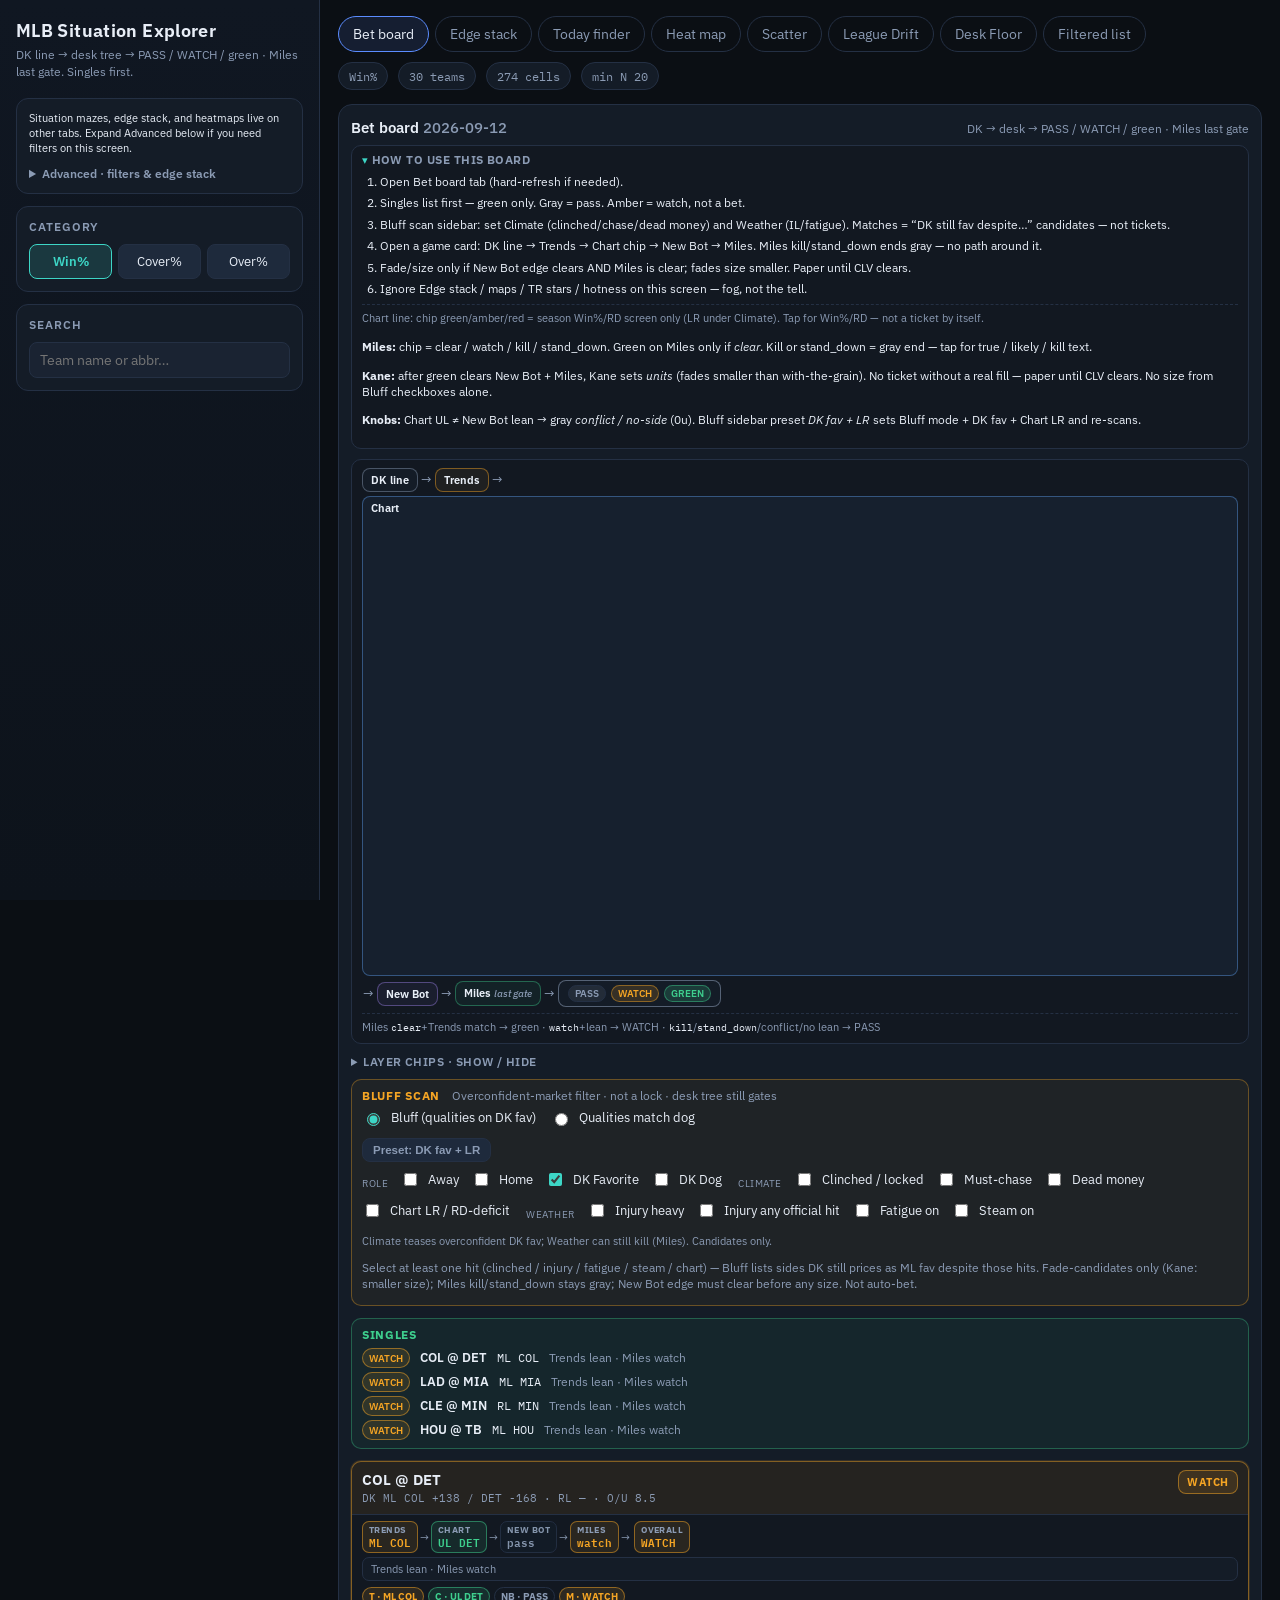
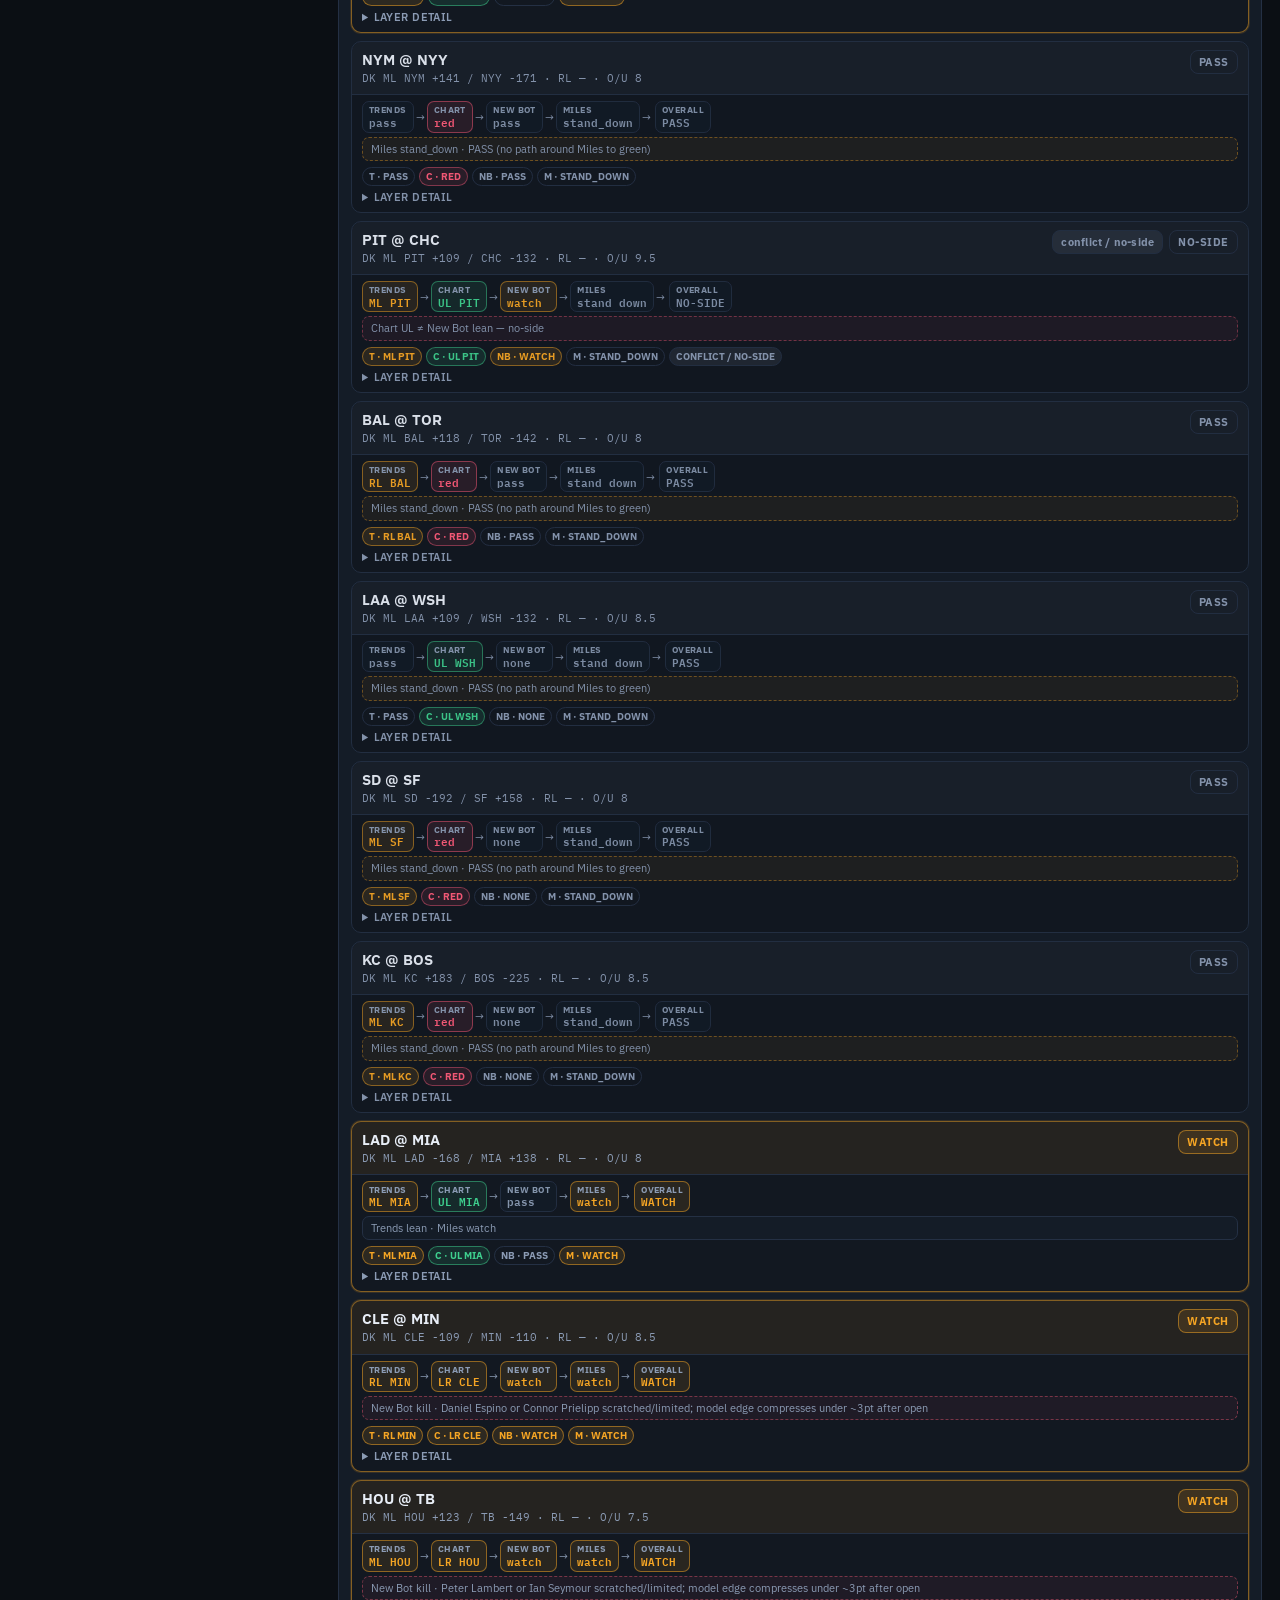
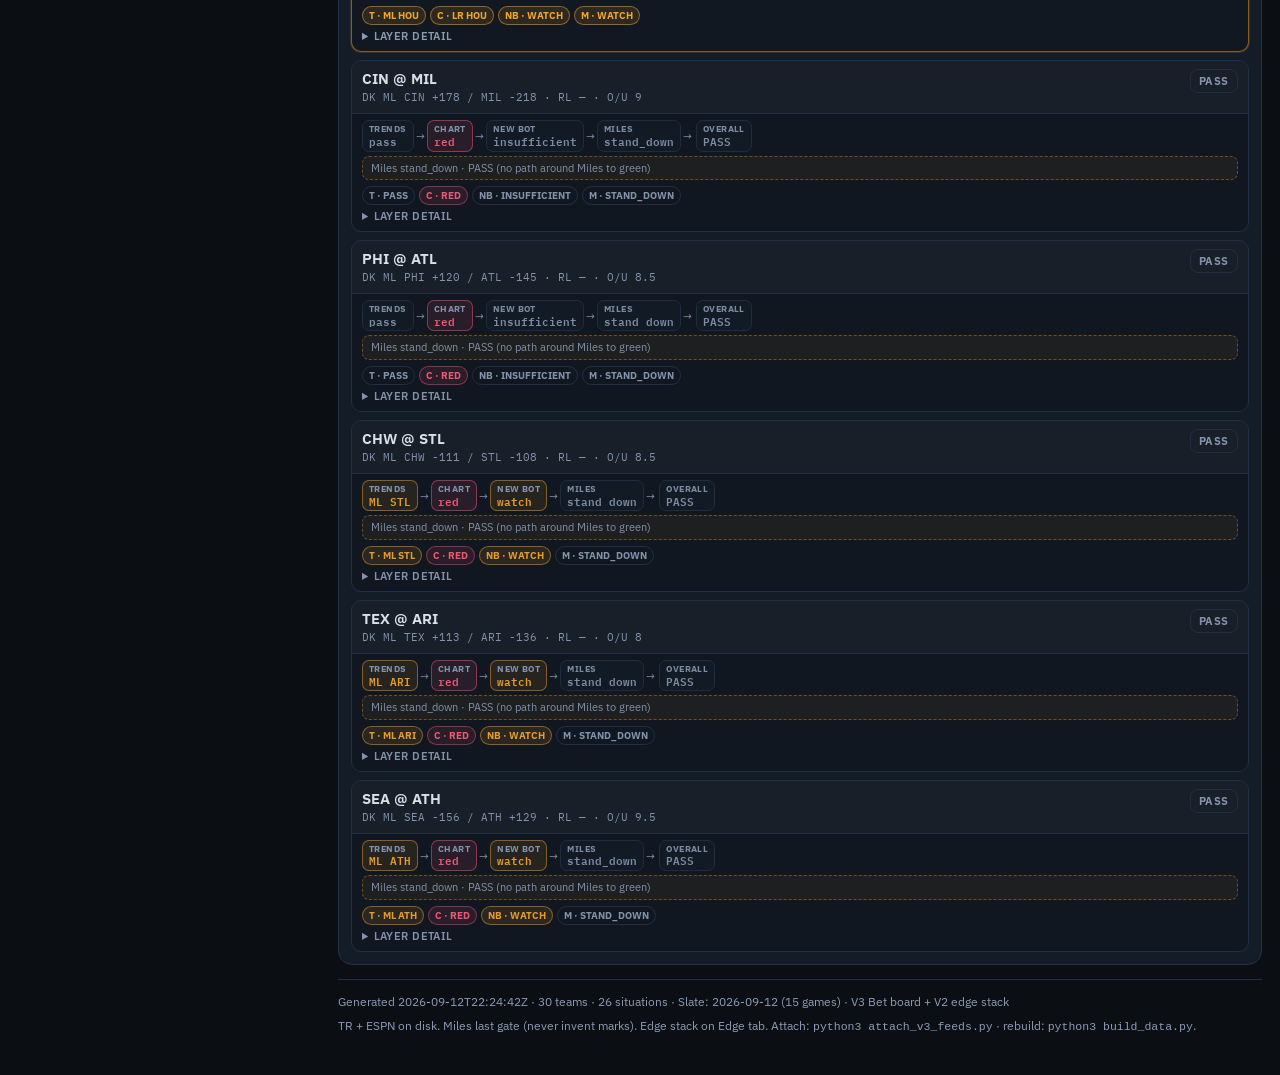
==== index.html @ 27286df2 "Add Desk Floor phase-1 wireframe tab (paper sports desk). Six stations (Nick/Myron/Matt/Miles/Kane/L" ====
<!DOCTYPE html>
<html lang="en">
<head>
  <meta charset="UTF-8" />
  <meta name="viewport" content="width=device-width, initial-scale=1" />
  <title>MLB TeamRankings Situation Explorer</title>
  <link rel="preconnect" href="https://fonts.googleapis.com" />
  <link rel="preconnect" href="https://fonts.gstatic.com" crossorigin />
  <link href="https://fonts.googleapis.com/css2?family=IBM+Plex+Mono:wght@400;500&family=IBM+Plex+Sans:wght@400;500;600;650&display=swap" rel="stylesheet" />
  <link rel="stylesheet" href="styles.css" />
  <script src="https://cdn.plot.ly/plotly-2.35.2.min.js"></script>
</head>
<body>
  <div class="app">
    <aside class="sidebar">
      <div class="brand">
        <h1>MLB Situation Explorer</h1>
        <div class="sub">DK line → desk tree → PASS / WATCH / green · Miles last gate. Singles first.</div>
      </div>
      <div class="bet-advanced-hint control-block" id="bet-advanced-hint" hidden>
        <div class="sub" style="margin:0;font-size:11px;line-height:1.4">Situation mazes, edge stack, and heatmaps live on other tabs. Expand Advanced below if you need filters on this screen.</div>
        <details class="advanced-filters" id="advanced-filters">
          <summary>Advanced · filters &amp; edge stack</summary>
          <p class="sub" style="margin:6px 0 0;font-size:11px;line-height:1.35">Opens situation filters + edge stack in the sidebar below. Bluff scan knobs stay on the Bet board (not behind this).</p>
        </details>
      </div>

      <div class="control-block">
        <h3>Category</h3>
        <div class="seg">
          <button type="button" data-cat="win" class="active">Win%</button>
          <button type="button" data-cat="ats">Cover%</button>
          <button type="button" data-cat="ou">Over%</button>
        </div>
      </div>

      <div class="control-block explorer-only">
        <h3>Situations</h3>
        <div class="preset-row">
          <button type="button" data-preset="all">All</button>
          <button type="button" data-preset="none">Clear all</button>
          <button type="button" data-preset="dogs">Dogs</button>
          <button type="button" data-preset="favs">Favs</button>
          <button type="button" data-preset="location">Location</button>
          <button type="button" data-preset="rest">Rest</button>
        </div>
        <div class="sit-list" id="sit-list"></div>
      </div>

      <div class="control-block explorer-only">
        <h3>Streak filters</h3>
        <div class="row">
          <label>Min W streak</label>
          <input type="range" id="min-w-streak" min="0" max="8" value="0" />
          <span class="val" id="min-w-val">any</span>
        </div>
        <div class="row">
          <label>Min L streak</label>
          <input type="range" id="min-l-streak" min="0" max="8" value="0" />
          <span class="val" id="min-l-val">any</span>
        </div>
        <label class="toggle"><input type="checkbox" id="include-w" checked /> Include winning-streak teams</label>
        <label class="toggle"><input type="checkbox" id="include-l" checked /> Include losing-streak teams</label>
      </div>

      <div class="control-block explorer-only">
        <h3>Last 10</h3>
        <div class="preset-row">
          <button type="button" data-l10="any">Any</button>
          <button type="button" data-l10="hot">Hot (7+)</button>
          <button type="button" data-l10="even">Even (4–6)</button>
          <button type="button" data-l10="cold">Cold (≤3)</button>
        </div>
        <div class="row">
          <label>Min L10 wins</label>
          <input type="range" id="min-l10" min="0" max="10" value="0" />
          <span class="val" id="min-l10-val">any</span>
        </div>
        <div class="row">
          <label>Max L10 wins</label>
          <input type="range" id="max-l10" min="0" max="10" value="10" />
          <span class="val" id="max-l10-val">any</span>
        </div>
      </div>

      <div class="control-block explorer-only">
        <h3>Sample & threshold</h3>
        <div class="row">
          <label>Min N</label>
          <input type="range" id="min-n" min="0" max="80" value="20" />
          <span class="val" id="min-n-val">20</span>
        </div>
        <div class="row">
          <label>Min pct / edge</label>
          <input type="range" id="min-pct" min="-20" max="80" value="0" />
          <span class="val" id="min-pct-val">0</span>
        </div>
        <label class="toggle"><input type="checkbox" id="vs-baseline" /> Vs baseline (color/filter by edge)</label>
        <div class="row" style="margin-top:8px">
          <label>From</label>
          <select id="year-lo"></select>
        </div>
        <div class="row">
          <label>To</label>
          <select id="year-hi"></select>
        </div>
        <div class="preset-row" style="margin-top:6px">
          <button type="button" data-years="last5">Last 5</button>
          <button type="button" data-years="last10">Last 10</button>
          <button type="button" data-years="all">All</button>
        </div>
        <div class="sub" id="year-span" style="margin-top:6px;font-size:11px;color:var(--muted);line-height:1.35">
          Edge vs pooled TeamRankings rate in the years you pick.
        </div>
      </div>


      <div class="control-block explorer-only" id="edge-stack-controls">
        <h3>V2 Edge stack</h3>
        <label class="toggle"><input type="checkbox" id="edge-stack-on" checked /> Edge stack mode (score teams)</label>
        <div class="sub" style="margin-top:4px;font-size:11px;color:var(--muted);line-height:1.35">
          <code>edge_pp = Σ enabled layers</code> vs year-range baseline (center of mass). Market = Category WIN or ATS (O/U out of stack). L10 + streak stay filters only.
        </div>
        <div class="row" style="margin-top:8px">
          <label>Min edge_pp</label>
          <input type="range" id="min-edge" min="-20" max="20" value="-20" />
          <span class="val" id="min-edge-val">any</span>
        </div>
        <h3 style="margin-top:12px">Layers</h3>
        <label class="toggle"><input type="checkbox" id="layer-tr" checked /> TR situations (signed Δ, context-matched)</label>
        <label class="toggle"><input type="checkbox" id="layer-injury" checked /> Injury / suspension (− only)</label>
        <label class="toggle"><input type="checkbox" id="layer-late" checked /> Late-season master (Aug 15+)</label>
        <label class="toggle"><input type="checkbox" id="layer-fatigue" checked /> Fatigue (−)</label>
        <label class="toggle"><input type="checkbox" id="layer-steam" checked /> Interim Steam (+ RD/G&gt;0)</label>
        <div class="sub" style="margin-top:6px;font-size:11px;color:var(--muted);line-height:1.35">
          TR Δ = team% − baseline%; per-Δ clamp [−8,+8]; Σ TR clamp [−10,+10]; at most one role (specific&gt;dog/fav&gt;home/away), one after W/L, one rest, one div/league. After W/L, rest, division default OFF.
          Injury: SP IL/susp −4W/−2A; recent noted non-SP −1W/−0.5A; chronic badge only; cap −6W/−3A. No opponent +. Magnitudes not backtested.
          Late-season: clinched −1.5W; must_chase +1.5W/+0.5A; dead_money −1W (+1A if DK dog). “Incentive overlay, partly priced.”
          Fatigue: DH G2 OR asymmetric rest (0 vs opp ≥1d) OR TR rest_disadvantage (opp equal/adv) — DROP games≥6; not L10/streak. −1.5W/−1.0A.
          Steam: season RD/G&gt;0 snapshot +0.5; rolling RD deferred. If Steam ON, RD-surplus-dog filter is not a second +.
          <strong>News &amp; Coaching scored layers: PARKED</strong> (would invent).
        </div>
      </div>

      <div class="control-block explorer-only">
        <h3>Today’s slate</h3>
        <label class="toggle"><input type="checkbox" id="today-only" /> Only situations true for today’s games</label>
        <label class="toggle"><input type="checkbox" id="rd-surplus-dog" /> Home dog + RD/G&gt;0 (2026 snapshot)</label>
        <div class="sub" style="margin-top:6px;font-size:11px;color:var(--muted);line-height:1.35">
          Today-only: keep home/away/fav/dog/after W-L if that role is true on today’s DK board.
          Home dog + RD/G>0: today’s DK home underdog with season ESPN DIFF/(W+L) > 0. 2026 snapshot, look-ahead — a screen, not an out-of-sample edge.
        </div>
        <h3 style="margin-top:12px">Playoff race <span style="font-weight:500;color:var(--muted)">(look-ahead)</span></h3>
        <label class="toggle"><input type="checkbox" id="poff-clinched" /> Clinched / locked (POFF≥99%)</label>
        <label class="toggle"><input type="checkbox" id="poff-must-chase" /> Must-chase (POFF 5–40% or GB≤3)</label>
        <label class="toggle"><input type="checkbox" id="poff-dead-money" /> Dead money (POFF&lt;1% and GB≥15)</label>
        <div class="sub" style="margin-top:4px;font-size:11px;color:var(--muted);line-height:1.35">
          2026 ESPN snapshot / look-ahead — filters teams by current POFF/GB. No historical hit rate.
        </div>
        <h3 style="margin-top:12px">Injury <span style="font-weight:500;color:var(--muted)">(official, 40-man)</span></h3>
        <label class="toggle"><input type="checkbox" id="confirmed-il" /> Recent IL / SP on IL (official, 40-man)</label>
        <div class="sub" style="margin-top:4px;font-size:11px;color:var(--muted);line-height:1.35">
          Screen: 7-day “placed on … injured list” transaction for either club (dialed from locked 14d — Sep 3 slate was 9/9 at 14d), OR today’s probable SP on that club’s 40-man IL.
          Badge (non-screening): 40-man IL with notes. Chronic D60 after day 14 is badge-only. Universe: StatsAPI rosterType=40Man (D7/D10/D15/D60). Never day-to-day/questionable.
        </div>
        <h3 style="margin-top:12px">Weather <span style="font-weight:500;color:var(--muted)">(ESPN)</span></h3>
        <label class="toggle"><input type="checkbox" id="wx-indoor" /> Dome / indoor</label>
        <label class="toggle"><input type="checkbox" id="wx-hot" /> Hot outdoor (≥90°)</label>
        <label class="toggle"><input type="checkbox" id="wx-precip" /> Precip / storm risk</label>
        <div class="sub" style="margin-top:4px;font-size:11px;color:var(--muted);line-height:1.35">
          From ESPN scoreboard venue/weather when present. Null temp/condition left blank — not invented.
        </div>
        <h3 style="margin-top:12px">F5 proxy <span style="font-weight:500;color:var(--muted)">(not an edge)</span></h3>
        <label class="toggle"><input type="checkbox" id="starter-adj-gap" /> Starter-adj gap |Δ|≥2</label>
        <div class="sub" style="margin-top:4px;font-size:11px;color:var(--muted);line-height:1.35">
          ESPN predictor starterAdjustment gap — slate screen only, not a backtested F5 trend.
        </div>
      </div>

      <div class="control-block">
        <h3>Search</h3>
        <input type="search" id="search" placeholder="Team name or abbr…" />
      </div>
    </aside>

    <main class="main">
      <div class="topbar">
        <div class="tabs">
          <button type="button" data-tab="bet" class="active">Bet board</button>
          <button type="button" data-tab="edge">Edge stack</button>
          <button type="button" data-tab="today">Today finder</button>
          <button type="button" data-tab="heat">Heat map</button>
          <button type="button" data-tab="scatter">Scatter</button>
          <button type="button" data-tab="drift">League Drift</button>
          <button type="button" data-tab="floor">Desk Floor</button>
          <button type="button" data-tab="list">Filtered list</button>
        </div>
        <div class="stats-pill">
          <span id="stat-cat">Win%</span>
          <span id="stat-teams">— teams</span>
          <span id="stat-rows">— cells</span>
          <span id="stat-n">min N 20</span>
        </div>
      </div>

      <div class="detail-bar" id="detail-bar">
        <div id="detail-text"></div>
        <button type="button" id="unpin">Unpin</button>
      </div>

      <section class="panel view-panel hidden" data-view="heat">
        <div class="panel-title">
          <h2>Heat map</h2>
          <span class="hint">Rows = teams · columns = situations · click a row to pin</span>
        </div>
        <div id="heat-chart" class="chart"></div>
      </section>

      <section class="panel view-panel hidden" data-view="scatter">
        <div class="panel-title">
          <h2>Scatter</h2>
          <span class="hint">Point size ~ sample size · color by streak (win/cover mode) or DIFF</span>
        </div>
        <div class="scatter-controls">
          <div class="field">
            <span>Mode</span>
            <select id="scatter-mode">
              <option value="situations">Situation A vs B (same category)</option>
              <option value="win_cover">Win% vs Cover% (one situation)</option>
            </select>
          </div>
          <div id="scatter-xy-wrap" style="display:contents">
            <div class="field">
              <span>X situation</span>
              <select id="scatter-x"></select>
            </div>
            <div class="field">
              <span>Y situation</span>
              <select id="scatter-y"></select>
            </div>
          </div>
          <div class="field" id="scatter-sit-wrap" style="display:none">
            <span>Situation</span>
            <select id="scatter-sit"></select>
          </div>
        </div>
        <div id="scatter-chart" class="chart"></div>
      </section>


      <section class="panel view-panel hidden" data-view="drift">
        <div class="panel-title">
          <h2>League Drift</h2>
          <span class="hint">Climate view · living standings scrubber · not a Bet ticket</span>
        </div>
        <p class="sub" style="margin:0 0 10px;font-size:12px;color:var(--muted);line-height:1.4">
          League climate only — verified daily closes with Play trails + date range. Off the Bet ticket tree; Chart refreshes the feed later.
        </p>
        <iframe class="drift-frame" src="league_drift.html?v=espn-table-1" title="League Drift scrubber" loading="lazy"></iframe>
      </section>

      <section class="panel view-panel hidden" data-view="edge">
        <div class="panel-title">
          <h2>Edge board</h2>
          <span class="hint">Per-team edge_pp vs year-range baseline · chips = signed layer pp · priced layers tagged</span>
        </div>
        <div class="sub" id="edge-summary" style="margin:0 0 10px;font-size:12px;color:var(--muted);line-height:1.4"></div>
        <div id="edge-board"></div>
      </section>

      <section class="panel view-panel hidden" data-view="list">
        <div class="panel-title">
          <h2>Filtered list</h2>
          <span class="hint" id="list-count">0 rows</span>
        </div>
        <div class="sub" id="according-to" style="margin:0 0 10px;font-size:12px;color:var(--muted);line-height:1.4"></div>
        <div id="list-table"></div>
      </section>


      <section class="panel view-panel" data-view="bet">
        <div class="panel-title">
          <h2>Bet board <span id="bet-date" style="color:var(--muted);font-weight:500"></span></h2>
          <span class="hint">DK → desk → PASS / WATCH / green · Miles last gate</span>
        </div>
        <details class="bet-howto" id="bet-howto" open>
          <summary>How to use this board</summary>
          <ol class="bet-howto-list">
            <li>Open Bet board tab (hard-refresh if needed).</li>
            <li>Singles list first — green only. Gray = pass. Amber = watch, not a bet.</li>
            <li>Bluff scan sidebar: set Climate (clinched/chase/dead money) and Weather (IL/fatigue). Matches = “DK still fav despite…” candidates — not tickets.</li>
            <li>Open a game card: DK line → Trends → Chart chip → New Bot → Miles. Miles kill/stand_down ends gray — no path around it.</li>
            <li>Fade/size only if New Bot edge clears AND Miles is clear; fades size smaller. Paper until CLV clears.</li>
            <li>Ignore Edge stack / maps / TR stars / hotness on this screen — fog, not the tell.</li>
          </ol>
          <p class="bet-howto-chart">Chart line: chip green/amber/red = season Win%/RD screen only (LR under Climate). Tap for Win%/RD — not a ticket by itself.</p>
          <p class="bet-howto-miles"><strong>Miles:</strong> chip = clear / watch / kill / stand_down. Green on Miles only if <em>clear</em>. Kill or stand_down = gray end — tap for true / likely / kill text.</p>
          <p class="bet-howto-kane"><strong>Kane:</strong> after green clears New Bot + Miles, Kane sets <em>units</em> (fades smaller than with-the-grain). No ticket without a real fill — paper until CLV clears. No size from Bluff checkboxes alone.</p>
          <p class="bet-howto-knobs"><strong>Knobs:</strong> Chart UL ≠ New Bot lean → gray <em>conflict / no-side</em> (0u). Bluff sidebar preset <em>DK fav + LR</em> sets Bluff mode + DK fav + Chart LR and re-scans.</p>
        </details>
        <div class="bet-flow-legend compact" id="bet-flow-legend" aria-label="Decision tree legend">
          <div class="bet-flow-row">
            <div class="flow-node slate">DK line</div>
            <span class="flow-arrow" aria-hidden="true">→</span>
            <div class="flow-node trends">Trends</div>
            <span class="flow-arrow" aria-hidden="true">→</span>
            <div class="flow-node chart">Chart</div>
            <span class="flow-arrow" aria-hidden="true">→</span>
            <div class="flow-node newbot">New Bot</div>
            <span class="flow-arrow" aria-hidden="true">→</span>
            <div class="flow-node miles">Miles <em>last gate</em></div>
            <span class="flow-arrow" aria-hidden="true">→</span>
            <div class="flow-node compress"><span class="tint-swatch gray">PASS</span> <span class="tint-swatch amber">WATCH</span> <span class="tint-swatch green">GREEN</span></div>
          </div>
          <div class="bet-flow-kills compact-kills">
            Miles <code>clear</code>+Trends match → green · <code>watch</code>+lean → WATCH · <code>kill</code>/<code>stand_down</code>/conflict/no lean → PASS
          </div>
        </div>
        <details class="bet-layer-toggles-wrap" id="bet-layer-toggles-wrap">
          <summary>Layer chips · show / hide</summary>
          <div class="bet-layer-toggles" id="bet-layer-toggles">
            <label class="toggle"><input type="checkbox" id="bet-layer-trends" checked /> Trends</label>
            <label class="toggle"><input type="checkbox" id="bet-layer-chart" checked /> Chart</label>
            <label class="toggle"><input type="checkbox" id="bet-layer-newbot" checked /> New Bot</label>
            <label class="toggle"><input type="checkbox" id="bet-layer-miles" checked /> Miles</label>
          </div>
        </details>
        <aside class="bluff-scan" id="bluff-scan" aria-label="Bluff scan quality filter">
          <div class="bluff-scan-head">
            <h3>Bluff scan</h3>
            <span class="hint">Overconfident-market filter · not a lock · desk tree still gates</span>
          </div>
          <div class="bluff-mode-row" role="radiogroup" aria-label="Scan mode">
            <label class="toggle"><input type="radio" name="bluff-mode" id="bluff-mode-bluff" value="bluff" checked /> Bluff (qualities on DK fav)</label>
            <label class="toggle"><input type="radio" name="bluff-mode" id="bluff-mode-dog" value="dog" /> Qualities match dog</label>
          </div>
          <div class="bluff-presets">
            <button type="button" class="bluff-preset-btn" id="bluff-preset-dk-fav-lr">Preset: DK fav + LR</button>
          </div>
          <div class="bluff-filters" id="bluff-filters">
            <span class="bluff-group-label">Role</span>
            <label class="toggle"><input type="checkbox" id="bluff-away" /> Away</label>
            <label class="toggle"><input type="checkbox" id="bluff-home" /> Home</label>
            <label class="toggle"><input type="checkbox" id="bluff-dk-fav" checked /> DK Favorite</label>
            <label class="toggle"><input type="checkbox" id="bluff-dk-dog" /> DK Dog</label>
            <span class="bluff-group-label">Climate</span>
            <label class="toggle"><input type="checkbox" id="bluff-clinched" /> Clinched / locked</label>
            <label class="toggle"><input type="checkbox" id="bluff-must-chase" /> Must-chase</label>
            <label class="toggle"><input type="checkbox" id="bluff-dead-money" /> Dead money</label>
            <label class="toggle" id="bluff-chart-wrap"><input type="checkbox" id="bluff-chart-lr" /> Chart LR / RD-deficit</label>
            <span class="bluff-group-label">Weather</span>
            <label class="toggle"><input type="checkbox" id="bluff-inj-heavy" /> Injury heavy</label>
            <label class="toggle"><input type="checkbox" id="bluff-inj-any" /> Injury any official hit</label>
            <label class="toggle"><input type="checkbox" id="bluff-fatigue" /> Fatigue on</label>
            <label class="toggle"><input type="checkbox" id="bluff-steam" /> Steam on</label>
          </div>
          <p class="bluff-help" id="bluff-help">
            Climate teases overconfident DK fav; Weather can still kill (Miles). Candidates only.
          </p>
          <div class="bluff-results" id="bluff-results"></div>
        </aside>
        <div class="singles-strip" id="singles-strip"></div>
        <div class="bet-grid" id="bet-grid"></div>
      </section>

      <section class="panel explorer-today" id="today-panel">
        <div class="panel-title">
          <h2>Today’s slate <span id="today-date" style="color:var(--muted);font-weight:500"></span></h2>
          <span class="hint">DK dog / fav vs strong TR home-dog or away-dog · triples when ESPN also favors the dog</span>
        </div>
        <div class="slate-grid" id="today-grid"></div>
      </section>

      <!-- duplicate today as tab view -->
      <section class="panel view-panel hidden" data-view="today">
        <div class="panel-title">
          <h2>Today finder</h2>
          <span class="hint">DK dog vs strong TR home/away dog · triples when ESPN favors the dog</span>
        </div>
        <div class="slate-grid" id="today-tab-grid"></div>
      </section>


      <section class="panel view-panel hidden" data-view="floor" id="floor-panel">
        <div class="panel-title">
          <h2>Desk Floor</h2>
          <span class="hint">Paper OS · sports desks · wireframe</span>
        </div>
        <div class="floor-thesis" id="floor-thesis">
          <strong>Thesis</strong>
          <span>real DK prices · paper fills · screens ≠ tickets</span>
          <span class="floor-load" id="floor-load-status">feeds…</span>
        </div>
        <div class="floor-owner" id="floor-owner-summary" aria-live="polite"></div>
        <div class="floor-layout">
          <div class="floor-grid" id="floor-grid" role="list"></div>
          <aside class="floor-notes" id="floor-notes" aria-label="Station notes"></aside>
        </div>
        <div class="floor-log-wrap">
          <div class="floor-log-head">
            <h3>Event log</h3>
            <span class="hint">stamp → watch → clear → autopsy · seeded from feeds only</span>
          </div>
          <div class="floor-event-log" id="floor-event-log"></div>
        </div>
        <div class="floor-footer">PAPER OS · real DK · screens ≠ tickets · 0u until Miles clear</div>
      </section>

      <footer>
        <div id="meta-line"></div>
        <p style="margin:8px 0 0">
          TR + ESPN on disk. Miles last gate (never invent marks). Edge stack on Edge tab. Attach: <code>python3 attach_v3_feeds.py</code> · rebuild: <code>python3 build_data.py</code>.
        </p>
      </footer>
    </main>
  </div>
  <script src="desk_floor.js"></script>
  <script src="app.js"></script>
</body>
</html>
---- styles.css ----
:root {
  --bg: #0b0f14;
  --bg2: #121821;
  --bg3: #1a2332;
  --panel: #141c27;
  --border: #243044;
  --text: #e8eef7;
  --muted: #8b9bb4;
  --accent: #3dd6c6;
  --accent2: #5b8cff;
  --warn: #f5a524;
  --danger: #ff5c7a;
  --good: #3ecf8e;
  --chip: #1e2a3c;
  --font: "IBM Plex Sans", "Segoe UI", system-ui, sans-serif;
  --mono: "IBM Plex Mono", ui-monospace, Menlo, monospace;
}

* { box-sizing: border-box; }
html, body { margin: 0; padding: 0; background: var(--bg); color: var(--text); font-family: var(--font); }
body { min-height: 100vh; }

a { color: var(--accent); }

.app {
  display: grid;
  grid-template-columns: 320px 1fr;
  min-height: 100vh;
}

@media (max-width: 960px) {
  .app { grid-template-columns: 1fr; }
  .sidebar { border-right: none; border-bottom: 1px solid var(--border); max-height: none; }
}

.sidebar {
  background: linear-gradient(180deg, #101722 0%, #0d131b 100%);
  border-right: 1px solid var(--border);
  padding: 18px 16px 28px;
  overflow-y: auto;
  max-height: 100vh;
  position: sticky;
  top: 0;
}

.brand {
  display: flex;
  flex-direction: column;
  gap: 4px;
  margin-bottom: 18px;
}
.brand h1 {
  margin: 0;
  font-size: 1.15rem;
  letter-spacing: 0.02em;
  font-weight: 650;
}
.brand .sub {
  color: var(--muted);
  font-size: 0.78rem;
  line-height: 1.35;
}

.control-block {
  background: var(--panel);
  border: 1px solid var(--border);
  border-radius: 12px;
  padding: 12px;
  margin-bottom: 12px;
}
.control-block h3 {
  margin: 0 0 10px;
  font-size: 0.72rem;
  text-transform: uppercase;
  letter-spacing: 0.08em;
  color: var(--muted);
  font-weight: 600;
}

.seg {
  display: grid;
  grid-template-columns: repeat(3, 1fr);
  gap: 6px;
}
.seg button, .preset-row button, button.ghost {
  background: var(--chip);
  color: var(--text);
  border: 1px solid var(--border);
  border-radius: 8px;
  padding: 8px 10px;
  cursor: pointer;
  font: inherit;
  font-size: 0.82rem;
}
.seg button.active {
  background: rgba(61, 214, 198, 0.15);
  border-color: var(--accent);
  color: var(--accent);
  font-weight: 600;
}
.preset-row {
  display: flex;
  flex-wrap: wrap;
  gap: 6px;
  margin-bottom: 8px;
}
.preset-row button { padding: 5px 8px; font-size: 0.72rem; color: var(--muted); }
.preset-row button:hover { color: var(--text); border-color: var(--accent2); }

.sit-list {
  max-height: 240px;
  overflow-y: auto;
  display: flex;
  flex-direction: column;
  gap: 3px;
  padding-right: 2px;
}
.sit-list label {
  display: flex;
  align-items: center;
  gap: 8px;
  font-size: 0.8rem;
  padding: 4px 6px;
  border-radius: 6px;
  cursor: pointer;
}
.sit-list label:hover { background: rgba(255,255,255,0.03); }
.sit-list input { accent-color: var(--accent); }

.row {
  display: flex;
  align-items: center;
  justify-content: space-between;
  gap: 8px;
  margin-bottom: 8px;
  font-size: 0.82rem;
}
.row:last-child { margin-bottom: 0; }
.row label { color: var(--muted); }
.row input[type="range"] { width: 120px; accent-color: var(--accent); }
.row .val { font-family: var(--mono); font-size: 0.78rem; min-width: 2.5rem; text-align: right; color: var(--accent); }
.toggle {
  display: flex;
  align-items: center;
  gap: 8px;
  font-size: 0.82rem;
  margin-bottom: 6px;
}
.toggle input { accent-color: var(--accent); }

input[type="search"], select {
  width: 100%;
  background: var(--bg3);
  border: 1px solid var(--border);
  color: var(--text);
  border-radius: 8px;
  padding: 8px 10px;
  font: inherit;
  font-size: 0.85rem;
}
select { cursor: pointer; }

.main {
  padding: 16px 18px 40px;
  min-width: 0;
}

.topbar {
  display: flex;
  flex-wrap: wrap;
  align-items: center;
  justify-content: space-between;
  gap: 10px;
  margin-bottom: 14px;
}
.tabs {
  display: flex;
  gap: 6px;
  flex-wrap: wrap;
}
.tabs button {
  background: transparent;
  border: 1px solid var(--border);
  color: var(--muted);
  border-radius: 999px;
  padding: 8px 14px;
  cursor: pointer;
  font: inherit;
  font-size: 0.85rem;
}
.tabs button.active {
  color: var(--text);
  border-color: var(--accent2);
  background: rgba(91, 140, 255, 0.12);
}
.stats-pill {
  display: flex;
  gap: 10px;
  flex-wrap: wrap;
  font-size: 0.78rem;
  color: var(--muted);
  font-family: var(--mono);
}
.stats-pill span { background: var(--panel); border: 1px solid var(--border); border-radius: 999px; padding: 5px 10px; }

.panel {
  background: var(--panel);
  border: 1px solid var(--border);
  border-radius: 14px;
  padding: 12px;
  margin-bottom: 14px;
  min-height: 120px;
}
.panel.hidden { display: none; }
.panel-title {
  display: flex;
  justify-content: space-between;
  align-items: baseline;
  gap: 10px;
  margin-bottom: 8px;
}
.panel-title h2 { margin: 0; font-size: 0.95rem; font-weight: 600; }
.panel-title .hint { color: var(--muted); font-size: 0.75rem; }

.scatter-controls {
  display: flex;
  flex-wrap: wrap;
  gap: 10px;
  margin-bottom: 8px;
  align-items: end;
}
.scatter-controls .field { display: flex; flex-direction: column; gap: 4px; min-width: 160px; flex: 1; }
.scatter-controls .field span { font-size: 0.72rem; color: var(--muted); text-transform: uppercase; letter-spacing: 0.06em; }

.chart { width: 100%; min-height: 480px; }

table {
  width: 100%;
  border-collapse: collapse;
  font-size: 0.8rem;
}
th, td {
  padding: 8px 10px;
  border-bottom: 1px solid var(--border);
  text-align: left;
  white-space: nowrap;
}
th {
  color: var(--muted);
  font-weight: 600;
  font-size: 0.72rem;
  text-transform: uppercase;
  letter-spacing: 0.05em;
  cursor: pointer;
  user-select: none;
  position: sticky;
  top: 0;
  background: var(--panel);
}
th:hover { color: var(--accent); }
td.num, th.num { text-align: right; font-family: var(--mono); }
tr:hover td { background: rgba(255,255,255,0.03); }
tr.pinned td { outline: 1px solid rgba(61,214,198,0.35); }
.edge-pos { color: var(--good); }
.edge-neg { color: var(--danger); }
.badge {
  display: inline-block;
  padding: 2px 7px;
  border-radius: 999px;
  font-size: 0.7rem;
  font-family: var(--mono);
  background: var(--chip);
  border: 1px solid var(--border);
}
.badge.w { color: var(--good); border-color: rgba(62,207,142,0.4); }
.badge.l { color: var(--danger); border-color: rgba(255,92,122,0.4); }
.badge.triple { color: var(--warn); border-color: rgba(245,165,36,0.5); background: rgba(245,165,36,0.12); }

.table-wrap { max-height: 560px; overflow: auto; border-radius: 8px; }

.empty {
  color: var(--muted);
  text-align: center;
  padding: 40px 16px;
  font-size: 0.9rem;
}

.slate-grid {
  display: grid;
  grid-template-columns: repeat(auto-fill, minmax(280px, 1fr));
  gap: 10px;
}
.game-card {
  background: var(--bg2);
  border: 1px solid var(--border);
  border-radius: 12px;
  padding: 12px;
}
.game-card.hit {
  border-color: rgba(245,165,36,0.55);
  box-shadow: 0 0 0 1px rgba(245,165,36,0.15);
}
.game-card .matchup {
  font-weight: 600;
  margin-bottom: 6px;
  display: flex;
  justify-content: space-between;
  gap: 8px;
}
.game-card .meta {
  color: var(--muted);
  font-size: 0.75rem;
  font-family: var(--mono);
  line-height: 1.5;
}
.game-card .tr-line {
  margin-top: 8px;
  font-size: 0.8rem;
  padding-top: 8px;
  border-top: 1px dashed var(--border);
}

.detail-bar {
  display: none;
  background: rgba(61,214,198,0.08);
  border: 1px solid rgba(61,214,198,0.35);
  border-radius: 10px;
  padding: 10px 12px;
  margin-bottom: 12px;
  font-size: 0.85rem;
}
.detail-bar.visible { display: flex; justify-content: space-between; gap: 12px; flex-wrap: wrap; align-items: center; }
.detail-bar button {
  background: transparent;
  border: 1px solid var(--border);
  color: var(--muted);
  border-radius: 6px;
  padding: 4px 8px;
  cursor: pointer;
}

footer {
  margin-top: 8px;
  color: var(--muted);
  font-size: 0.72rem;
  line-height: 1.45;
  border-top: 1px solid var(--border);
  padding-top: 14px;
}

.badge.il { color: #ff8fab; border-color: rgba(255,143,171,0.45); background: rgba(255,143,171,0.1); }
.badge.wx { color: #7ec8ff; border-color: rgba(126,200,255,0.45); background: rgba(126,200,255,0.1); }
.badge.sa { color: #c4b5fd; border-color: rgba(196,181,253,0.45); background: rgba(196,181,253,0.1); max-width: 100%; white-space: normal; text-align: left; }
.badge.poff { color: #f5a524; border-color: rgba(245,165,36,0.45); background: rgba(245,165,36,0.1); }
.badge-row { display: flex; flex-wrap: wrap; gap: 4px; margin: 6px 0 2px; }


/* V2 Edge stack */
.edge-board { display: flex; flex-direction: column; gap: 8px; }
.edge-row {
  background: var(--bg2);
  border: 1px solid var(--border);
  border-radius: 12px;
  padding: 10px 12px;
}
.edge-row-head {
  display: flex; flex-wrap: wrap; align-items: baseline; justify-content: space-between; gap: 8px;
}
.edge-row-head .team-line { font-weight: 600; }
.edge-pp {
  font-family: var(--mono); font-size: 1.05rem; font-weight: 600;
}
.edge-copy { color: var(--muted); font-size: 0.78rem; margin-top: 4px; line-height: 1.4; }
.edge-chips { display: flex; flex-wrap: wrap; gap: 5px; margin-top: 8px; }
.edge-chip {
  display: inline-flex; align-items: center; gap: 5px;
  padding: 3px 8px; border-radius: 999px;
  font-size: 0.72rem; font-family: var(--mono);
  background: var(--chip); border: 1px solid var(--border);
}
.edge-chip.pos { color: var(--good); border-color: rgba(62,207,142,0.4); }
.edge-chip.neg { color: var(--danger); border-color: rgba(255,92,122,0.4); }
.edge-chip.zero { color: var(--muted); }
.edge-chip .priced {
  font-size: 0.65rem; color: var(--muted); opacity: 0.85;
  border: 1px solid var(--border); border-radius: 4px; padding: 0 4px;
  text-transform: uppercase; letter-spacing: 0.04em;
}
.edge-chip .layer-name { color: var(--text); font-family: var(--font); font-size: 0.72rem; }
.sit-list label.mirror-off { opacity: 0.45; }
.sit-list label .priced-tag {
  margin-left: auto; font-size: 0.65rem; color: var(--muted);
  border: 1px solid var(--border); border-radius: 4px; padding: 0 4px;
}
.game-card .edge-mini { margin-top: 8px; padding-top: 8px; border-top: 1px dashed var(--border); font-size: 0.78rem; }
.badge.fatigue { color: #f0abfc; border-color: rgba(240,171,252,0.45); background: rgba(240,171,252,0.1); }
.badge.steam { color: #67e8f9; border-color: rgba(103,232,249,0.45); background: rgba(103,232,249,0.1); }
.badge.parked { color: var(--muted); opacity: 0.7; }

/* ===== V3 Bet board ===== */
/* Thin “Bloomberg for DK” default — desk tree + badge + kill line */


/* ----- How to use (pinned Bet board guide) ----- */
.bet-howto {
  margin: 0 0 10px;
  padding: 6px 10px 8px;
  border-radius: 10px;
  border: 1px solid var(--border);
  background: var(--bg2);
  font-size: 0.78rem;
  color: var(--text);
}
.bet-howto > summary {
  cursor: pointer;
  font-weight: 650;
  font-size: 0.72rem;
  text-transform: uppercase;
  letter-spacing: 0.04em;
  color: var(--muted);
  list-style: none;
}
.bet-howto > summary::-webkit-details-marker { display: none; }
.bet-howto > summary::before {
  content: "▸ ";
  color: var(--accent, var(--warn));
  font-size: 0.7rem;
}
.bet-howto[open] > summary::before { content: "▾ "; }
.bet-howto-list {
  margin: 6px 0 0;
  padding-left: 1.15rem;
  line-height: 1.4;
  color: var(--text);
}
.bet-howto-list li { margin: 0 0 4px; }
.bet-howto-chart {
  margin: 6px 0 0;
  padding-top: 6px;
  border-top: 1px dashed var(--border);
  font-size: 0.7rem;
  line-height: 1.35;
  color: var(--muted);
}

.bet-advanced-hint[hidden] { display: none !important; }
.bet-advanced-hint .advanced-filters {
  margin-top: 8px;
  font-size: 0.8rem;
}
.bet-advanced-hint summary {
  cursor: pointer;
  color: var(--muted);
  font-weight: 600;
  font-size: 0.78rem;
}

/* On Bet tab: hide situation mazes / edge stack unless Advanced open */
.app.bet-mode .explorer-only { display: none; }
.app.bet-mode.bet-advanced-open .explorer-only { display: block; }

.bet-flow-legend {
  margin: 0 0 10px;
  padding: 8px 10px;
  border-radius: 10px;
  border: 1px solid var(--border);
  background: var(--bg2);
}
.bet-flow-legend.compact .bet-flow-row {
  display: flex;
  flex-wrap: wrap;
  align-items: center;
  gap: 4px 2px;
  margin-bottom: 6px;
}
.flow-node {
  flex: 0 1 auto;
  min-width: 0;
  max-width: none;
  padding: 4px 8px;
  border-radius: 8px;
  border: 1px solid var(--border);
  background: var(--panel);
  font-size: 0.68rem;
  font-weight: 650;
  line-height: 1.3;
  color: var(--text);
  white-space: nowrap;
}
.flow-node .flow-sub { display: none; }
.flow-node.slate { border-color: rgba(139,155,180,0.45); }
.flow-node.trends { border-color: rgba(245,165,36,0.45); background: rgba(245,165,36,0.06); }
.flow-node.chart { border-color: rgba(96,165,250,0.4); background: rgba(96,165,250,0.06); }
.flow-node.newbot { border-color: rgba(167,139,250,0.4); background: rgba(167,139,250,0.06); }
.flow-node.miles { border-color: rgba(62,207,142,0.4); background: rgba(62,207,142,0.06); }
.flow-node.compress { border-color: rgba(139,155,180,0.55); }
.flow-node em { font-style: italic; font-weight: 500; color: var(--muted); font-size: 0.62rem; }
.flow-arrow {
  color: var(--muted);
  font-size: 0.8rem;
  padding: 0 1px;
  flex: 0 0 auto;
}
.bet-flow-kills.compact-kills {
  font-size: 0.68rem;
  color: var(--muted);
  line-height: 1.35;
  border-top: 1px dashed var(--border);
  padding-top: 6px;
}
.bet-flow-kills.compact-kills code {
  font-family: var(--mono);
  font-size: 0.64rem;
  color: var(--text);
}

.tint-swatch {
  display: inline-block;
  padding: 1px 6px;
  border-radius: 999px;
  font-size: 0.65rem;
  font-weight: 600;
  margin: 0 1px;
}
.tint-swatch.green { background: rgba(62,207,142,0.18); color: var(--good); border: 1px solid rgba(62,207,142,0.45); }
.tint-swatch.amber { background: rgba(245,165,36,0.15); color: var(--warn); border: 1px solid rgba(245,165,36,0.45); }
.tint-swatch.gray { background: rgba(139,155,180,0.12); color: var(--muted); border: 1px solid var(--border); }
.tint-swatch.red { background: rgba(255,92,122,0.12); color: var(--danger); border: 1px solid rgba(255,92,122,0.45); }

.bet-layer-toggles-wrap {
  margin: 0 0 10px;
  font-size: 0.78rem;
  color: var(--muted);
}
.bet-layer-toggles-wrap > summary {
  cursor: pointer;
  font-weight: 600;
  font-size: 0.72rem;
  text-transform: uppercase;
  letter-spacing: 0.04em;
}
.bet-layer-toggles {
  display: flex; flex-wrap: wrap; gap: 10px 16px;
  margin-top: 6px;
  font-size: 0.85rem;
}


/* ----- Bluff scan (Bet board quality filter) ----- */
.bluff-scan {
  margin: 0 0 12px;
  padding: 8px 10px 10px;
  border-radius: 10px;
  border: 1px solid rgba(245,165,36,0.35);
  background: rgba(245,165,36,0.05);
}
.bluff-scan-head {
  display: flex; flex-wrap: wrap; align-items: baseline; gap: 6px 12px;
  margin-bottom: 6px;
}
.bluff-scan-head h3 {
  margin: 0;
  font-size: 0.72rem;
  text-transform: uppercase;
  letter-spacing: 0.06em;
  color: var(--warn);
}
.bluff-scan-head .hint { font-size: 0.72rem; color: var(--muted); }
.bluff-mode-row {
  display: flex; flex-wrap: wrap; gap: 8px 14px;
  margin-bottom: 6px;
  font-size: 0.82rem;
}
.bluff-filters {
  display: flex; flex-wrap: wrap; gap: 6px 12px;
  align-items: center;
  font-size: 0.8rem;
}
.bluff-group-label {
  font-size: 0.65rem;
  text-transform: uppercase;
  letter-spacing: 0.05em;
  color: var(--muted);
  margin-left: 4px;
}
.bluff-group-label:first-child { margin-left: 0; }
.bluff-help {
  margin: 8px 0 6px;
  font-size: 0.7rem;
  line-height: 1.35;
  color: var(--muted);
}
.bluff-results { display: flex; flex-direction: column; gap: 6px; }
.bluff-results-empty {
  font-size: 0.78rem;
  color: var(--muted);
  padding: 4px 0;
}
.bluff-results-count {
  font-size: 0.68rem;
  text-transform: uppercase;
  letter-spacing: 0.05em;
  color: var(--warn);
  margin-bottom: 2px;
}
.bluff-row {
  display: flex; flex-direction: column; gap: 3px;
  padding: 6px 8px;
  border-radius: 8px;
  border: 1px solid var(--border);
  background: var(--bg2);
  font-size: 0.8rem;
}
.bluff-row.tint-green { border-color: rgba(62,207,142,0.45); }
.bluff-row.tint-amber { border-color: rgba(245,165,36,0.45); }
.bluff-row.tint-gray { border-color: var(--border); }
.bluff-row-top {
  display: flex; flex-wrap: wrap; align-items: baseline; gap: 6px 10px;
}
.bluff-row .match { font-weight: 650; }
.bluff-row .side-pill {
  font-size: 0.65rem; font-weight: 600; text-transform: uppercase;
  padding: 1px 6px; border-radius: 999px;
  border: 1px solid rgba(245,165,36,0.5);
  color: var(--warn); background: rgba(245,165,36,0.1);
}
.bluff-row .odds { font-family: var(--mono); font-size: 0.7rem; color: var(--muted); }
.bluff-row .desk-pill {
  font-size: 0.65rem; font-weight: 600; text-transform: uppercase;
  padding: 1px 6px; border-radius: 999px; border: 1px solid var(--border);
}
.bluff-row .desk-pill.green { color: var(--good); border-color: rgba(62,207,142,0.5); background: rgba(62,207,142,0.12); }
.bluff-row .desk-pill.amber { color: var(--warn); border-color: rgba(245,165,36,0.5); background: rgba(245,165,36,0.12); }
.bluff-row .desk-pill.gray { color: var(--muted); }
.bluff-quals {
  display: flex; flex-wrap: wrap; gap: 4px;
}
.bluff-quals .q {
  font-size: 0.65rem;
  padding: 1px 6px;
  border-radius: 999px;
  border: 1px solid var(--border);
  color: var(--text);
  background: rgba(139,155,180,0.08);
}
.bluff-quals .q.hit { border-color: rgba(255,92,122,0.4); color: var(--danger); background: rgba(255,92,122,0.08); }
.bluff-line {
  font-size: 0.72rem;
  color: var(--muted);
  line-height: 1.3;
}

.singles-strip {
  margin-bottom: 12px;
  padding: 8px 10px;
  border-radius: 10px;
  border: 1px solid rgba(62,207,142,0.35);
  background: rgba(62,207,142,0.06);
}
.singles-strip h3 {
  margin: 0 0 6px;
  font-size: 0.72rem;
  text-transform: uppercase;
  letter-spacing: 0.06em;
  color: var(--good);
}
.singles-strip.empty-singles {
  border-color: var(--border);
  background: var(--bg2);
}
.singles-strip.empty-singles h3 { color: var(--muted); }
.singles-list { display: flex; flex-direction: column; gap: 4px; }
.single-row {
  display: flex; flex-wrap: wrap; align-items: baseline; gap: 6px 10px;
  font-size: 0.82rem;
}
.single-row .match { font-weight: 600; }
.single-row .lean { font-family: var(--mono); font-size: 0.74rem; }
.single-row .why { color: var(--muted); font-size: 0.72rem; }
.single-pill {
  font-size: 0.65rem; font-weight: 600; text-transform: uppercase;
  padding: 2px 6px; border-radius: 999px; border: 1px solid var(--border);
}
.single-pill.green { color: var(--good); border-color: rgba(62,207,142,0.5); background: rgba(62,207,142,0.12); }
.single-pill.amber { color: var(--warn); border-color: rgba(245,165,36,0.5); background: rgba(245,165,36,0.12); }

.bet-grid {
  display: flex;
  flex-direction: column;
  gap: 8px;
}

.bet-card {
  background: var(--bg2);
  border: 1px solid var(--border);
  border-radius: 10px;
  padding: 0;
  overflow: hidden;
  display: flex;
  flex-direction: column;
}
.bet-card.overall-green {
  border-color: rgba(62,207,142,0.55);
  box-shadow: 0 0 0 1px rgba(62,207,142,0.18);
}
.bet-card.overall-amber {
  border-color: rgba(245,165,36,0.5);
  box-shadow: 0 0 0 1px rgba(245,165,36,0.14);
}
.bet-card.overall-gray {
  border-color: var(--border);
  opacity: 0.94;
}

.bet-card-head {
  padding: 8px 10px;
  display: flex; justify-content: space-between; gap: 8px; align-items: flex-start;
  border-bottom: 1px solid var(--border);
}
.bet-card.overall-green .bet-card-head { background: rgba(62,207,142,0.1); }
.bet-card.overall-amber .bet-card-head { background: rgba(245,165,36,0.08); }
.bet-card.overall-gray .bet-card-head { background: rgba(139,155,180,0.06); }

.bet-card-head .matchup { font-weight: 650; font-size: 0.92rem; }
.bet-card-head .odds {
  font-family: var(--mono); font-size: 0.7rem; color: var(--muted); margin-top: 2px; line-height: 1.35;
}
.bet-overall-badge {
  font-size: 0.66rem; font-weight: 700; text-transform: uppercase; letter-spacing: 0.05em;
  padding: 4px 8px; border-radius: 8px; white-space: nowrap;
  border: 1px solid var(--border); color: var(--muted);
}
.bet-overall-badge.green { color: var(--good); border-color: rgba(62,207,142,0.5); background: rgba(62,207,142,0.12); }
.bet-overall-badge.amber { color: var(--warn); border-color: rgba(245,165,36,0.5); background: rgba(245,165,36,0.12); }
.bet-overall-badge.gray { color: var(--muted); }

/* Mini desk tree */
.bet-decision-strip {
  display: flex;
  flex-wrap: wrap;
  align-items: center;
  gap: 3px 2px;
  padding: 6px 10px 0;
  font-size: 0.66rem;
}
.bet-step {
  display: inline-flex;
  flex-direction: column;
  gap: 0;
  padding: 3px 6px;
  border-radius: 7px;
  border: 1px solid var(--border);
  background: var(--panel);
  min-width: 0;
  max-width: 120px;
  line-height: 1.2;
}
.bet-step .step-k {
  font-size: 0.55rem;
  font-weight: 700;
  text-transform: uppercase;
  letter-spacing: 0.05em;
  color: var(--muted);
}
.bet-step .step-v {
  font-family: var(--mono);
  font-size: 0.66rem;
  font-weight: 600;
  color: var(--text);
  white-space: nowrap;
  overflow: hidden;
  text-overflow: ellipsis;
}
.bet-step.green { border-color: rgba(62,207,142,0.5); background: rgba(62,207,142,0.1); }
.bet-step.green .step-v { color: var(--good); }
.bet-step.amber { border-color: rgba(245,165,36,0.5); background: rgba(245,165,36,0.1); }
.bet-step.amber .step-v { color: var(--warn); }
.bet-step.gray { border-color: var(--border); opacity: 0.95; }
.bet-step.gray .step-v { color: var(--muted); }
.bet-step.red { border-color: rgba(255,92,122,0.5); background: rgba(255,92,122,0.1); }
.bet-step.red .step-v { color: var(--danger); }
.bet-step.overall { margin-left: 2px; font-weight: 700; }
.bet-step-arrow { color: var(--muted); font-size: 0.7rem; flex: 0 0 auto; }

/* ONE kill / caution / why line on face */
.bet-kill-note,
.bet-caution-note,
.bet-why-line {
  margin: 4px 10px 0;
  padding: 4px 8px;
  border-radius: 7px;
  font-size: 0.7rem;
  color: var(--muted);
  line-height: 1.3;
  white-space: nowrap;
  overflow: hidden;
  text-overflow: ellipsis;
}
.bet-kill-note.flat,
.bet-caution-note.flat,
.bet-why-line.flat { /* single line, no essay */ }
.bet-kill-note {
  border: 1px dashed rgba(255,92,122,0.4);
  background: rgba(255,92,122,0.06);
}
.bet-caution-note {
  border: 1px dashed rgba(245,165,36,0.4);
  background: rgba(245,165,36,0.06);
}
.bet-why-line {
  border: 1px solid var(--border);
  background: var(--panel);
}

/* Secondary layer chips (not a prose wall) */
.bet-chip-row {
  display: flex;
  flex-wrap: wrap;
  gap: 4px;
  padding: 6px 10px 0;
}
.bet-layer-chip {
  font-size: 0.62rem; font-weight: 700; text-transform: uppercase;
  padding: 2px 6px; border-radius: 999px; border: 1px solid var(--border); color: var(--muted);
}
.bet-layer-chip.green { color: var(--good); border-color: rgba(62,207,142,0.5); background: rgba(62,207,142,0.12); }
.bet-layer-chip.amber { color: var(--warn); border-color: rgba(245,165,36,0.5); background: rgba(245,165,36,0.12); }
.bet-layer-chip.gray { color: var(--muted); }
.bet-layer-chip.red { color: var(--danger); border-color: rgba(255,92,122,0.45); background: rgba(255,92,122,0.1); }

.bet-advanced-layers {
  margin: 4px 10px 8px;
  font-size: 0.72rem;
  color: var(--muted);
}
.bet-advanced-layers > summary {
  cursor: pointer;
  font-weight: 600;
  font-size: 0.68rem;
  text-transform: uppercase;
  letter-spacing: 0.04em;
}
.bet-layers { padding: 6px 0 0; display: flex; flex-direction: column; gap: 6px; }
.bet-layer {
  border: 1px solid var(--border);
  border-radius: 8px;
  padding: 7px 8px;
  background: var(--panel);
  font-size: 0.76rem;
  line-height: 1.35;
}
.bet-layer-head {
  display: flex; justify-content: space-between; align-items: center; gap: 8px;
  margin-bottom: 4px;
}
.bet-layer-name {
  font-size: 0.66rem; font-weight: 700; text-transform: uppercase; letter-spacing: 0.07em;
  color: var(--muted);
}
.bet-layer .body { color: var(--text); }
.bet-layer .muted { color: var(--muted); }
.bet-layer .mono { font-family: var(--mono); font-size: 0.72rem; }
.bet-layer .edge-chips { margin-top: 6px; }
.bet-kv { display: grid; grid-template-columns: auto 1fr; gap: 2px 10px; font-family: var(--mono); font-size: 0.7rem; }
.bet-kv span:first-child { color: var(--muted); }

/* Miles: face = status chip (in layer head) + kill line; true/likely behind tap */
.miles-kill-face {
  font-size: 0.72rem;
  color: var(--danger);
  font-family: var(--mono);
  margin-bottom: 4px;
  white-space: nowrap;
  overflow: hidden;
  text-overflow: ellipsis;
}
.miles-memo {
  margin-top: 2px;
  font-size: 0.7rem;
  color: var(--muted);
}
.miles-memo > summary {
  cursor: pointer;
  font-weight: 600;
  font-size: 0.66rem;
  text-transform: uppercase;
  letter-spacing: 0.04em;
}

/* Legacy help block unused on default (kept if reintroduced) */
.bet-help { display: none; }

/* Chart: face = green/amber/red chip only; Win%/RD/G/quadrant/note behind tap */
.chart-caution-face {
  font-size: 0.72rem;
  color: var(--danger);
  font-family: var(--mono);
  margin-bottom: 4px;
  white-space: nowrap;
  overflow: hidden;
  text-overflow: ellipsis;
}
.chart-memo {
  margin-top: 2px;
  font-size: 0.7rem;
  color: var(--muted);
}
.chart-memo > summary {
  cursor: pointer;
  font-weight: 600;
  font-size: 0.66rem;
  text-transform: uppercase;
  letter-spacing: 0.04em;
}

/* Bluff preset + Chart UL ≠ New Bot conflict face */
.bluff-presets {
  display: flex; flex-wrap: wrap; gap: 6px;
  margin: 0 0 8px;
}
.bluff-preset-btn {
  padding: 5px 10px;
  font-size: 0.72rem;
  font-weight: 600;
  color: var(--muted);
  background: var(--chip);
  border: 1px solid var(--border);
  border-radius: 8px;
  cursor: pointer;
}
.bluff-preset-btn:hover {
  color: var(--text);
  border-color: var(--accent2);
}
.bet-card-head-right {
  display: flex; flex-wrap: wrap; gap: 6px; align-items: center; justify-content: flex-end;
}
.bet-face-chip {
  font-size: 0.66rem; font-weight: 700; text-transform: lowercase; letter-spacing: 0.02em;
  padding: 4px 8px; border-radius: 8px; white-space: nowrap;
  border: 1px solid var(--border); color: var(--muted);
  background: var(--chip);
}
.bet-face-chip.gray,
.bet-layer-chip.bet-face-chip-conflict {
  color: var(--muted);
  border-color: var(--border);
  background: rgba(139,155,180,0.12);
}
.bet-card.bet-conflict-noside {
  border-color: var(--border);
  opacity: 0.94;
}


/* League Drift climate iframe */
.panel[data-view="drift"] {
  display: flex;
  flex-direction: column;
  min-height: 70vh;
}
.panel[data-view="drift"].hidden { display: none; }
.drift-frame {
  width: 100%;
  flex: 1 1 auto;
  min-height: 70vh;
  border: 1px solid var(--border);
  border-radius: 10px;
  background: #07090f;
}


/* —— Desk Floor (Paper OS sports desk wireframe) —— */
.floor-thesis {
  position: sticky;
  top: 0;
  z-index: 2;
  display: flex;
  flex-wrap: wrap;
  align-items: center;
  gap: 10px 16px;
  padding: 10px 12px;
  margin: 0 0 12px;
  background: linear-gradient(90deg, #121a24 0%, #0e1620 100%);
  border: 1px dashed var(--border);
  border-radius: 10px;
  font-size: 0.82rem;
  color: var(--muted);
}
.floor-thesis strong {
  color: var(--accent);
  text-transform: uppercase;
  letter-spacing: 0.08em;
  font-size: 0.68rem;
}
.floor-load {
  margin-left: auto;
  font-family: var(--mono);
  font-size: 0.7rem;
  color: var(--muted);
}

.floor-owner {
  background: var(--panel);
  border: 1px solid var(--border);
  border-radius: 12px;
  padding: 12px 14px;
  margin-bottom: 14px;
}
.floor-owner strong {
  display: block;
  font-size: 0.85rem;
  margin-bottom: 8px;
}
.floor-owner-stats {
  display: flex;
  flex-wrap: wrap;
  gap: 8px;
  margin-bottom: 8px;
}
.og-pill {
  font-family: var(--mono);
  font-size: 0.72rem;
  padding: 4px 8px;
  border-radius: 999px;
  background: var(--chip);
  border: 1px solid var(--border);
  color: var(--text);
}
.og-pill b { color: var(--text); }
.og-pill.clear { border-color: rgba(62, 207, 142, 0.45); color: var(--good); }
.og-pill.watch { border-color: rgba(245, 165, 36, 0.45); color: var(--warn); }
.og-pill.stand { border-color: rgba(139, 155, 180, 0.5); color: var(--muted); }
.og-pill.kill { border-color: rgba(255, 92, 122, 0.45); color: var(--danger); }
.og-pill.muted { color: var(--muted); }
.floor-owner-rules {
  font-size: 0.75rem;
  color: var(--muted);
  line-height: 1.4;
}

.floor-layout {
  display: grid;
  grid-template-columns: minmax(0, 1.6fr) minmax(220px, 0.9fr);
  gap: 14px;
  margin-bottom: 16px;
}
@media (max-width: 900px) {
  .floor-layout { grid-template-columns: 1fr; }
}

.floor-grid {
  display: grid;
  grid-template-columns: repeat(3, minmax(0, 1fr));
  gap: 10px;
  padding: 12px;
  background:
    radial-gradient(ellipse at 50% 45%, rgba(61, 214, 198, 0.05), transparent 55%),
    repeating-linear-gradient(0deg, transparent, transparent 11px, rgba(36, 48, 68, 0.35) 12px),
    repeating-linear-gradient(90deg, transparent, transparent 11px, rgba(36, 48, 68, 0.35) 12px),
    #0a1018;
  border: 1px solid var(--border);
  border-radius: 14px;
  min-height: 280px;
}
@media (max-width: 720px) {
  .floor-grid { grid-template-columns: repeat(2, minmax(0, 1fr)); }
}

.desk-station {
  text-align: left;
  cursor: pointer;
  background: linear-gradient(165deg, #172130 0%, #121a26 100%);
  border: 1px solid var(--border);
  border-radius: 12px;
  padding: 12px;
  color: var(--text);
  font: inherit;
  transition: border-color 0.15s, box-shadow 0.15s, transform 0.12s;
  min-height: 108px;
  display: flex;
  flex-direction: column;
  gap: 6px;
}
.desk-station:hover {
  border-color: rgba(91, 140, 255, 0.55);
  transform: translateY(-1px);
}
.desk-station.is-selected {
  border-color: var(--accent);
  box-shadow: 0 0 0 1px rgba(61, 214, 198, 0.25), 0 8px 24px rgba(0, 0, 0, 0.35);
}
.desk-station.owner-gate {
  border-color: rgba(245, 165, 36, 0.55);
  background: linear-gradient(165deg, #2a2214 0%, #1a1610 100%);
  box-shadow: inset 0 0 0 1px rgba(245, 165, 36, 0.12);
}
.desk-station.owner-gate.gate-locked {
  outline: 1px dashed rgba(245, 165, 36, 0.35);
}
.desk-station.lottery-bay {
  border-style: dashed;
  border-color: rgba(139, 155, 180, 0.55);
  background: linear-gradient(165deg, #141820 0%, #10141c 100%);
  opacity: 0.92;
}
.desk-station-top {
  display: flex;
  align-items: center;
  justify-content: space-between;
  gap: 8px;
}
.desk-name {
  font-weight: 650;
  font-size: 0.92rem;
  letter-spacing: 0.02em;
}
.desk-badge {
  font-size: 0.62rem;
  text-transform: uppercase;
  letter-spacing: 0.06em;
  padding: 2px 6px;
  border-radius: 999px;
  border: 1px solid var(--border);
  color: var(--muted);
}
.desk-badge.owner {
  color: var(--warn);
  border-color: rgba(245, 165, 36, 0.45);
}
.desk-badge.lotto {
  color: var(--muted);
}
.desk-role {
  font-size: 0.72rem;
  color: var(--muted);
  line-height: 1.35;
  flex: 1;
}
.desk-status {
  font-family: var(--mono);
  font-size: 0.68rem;
  color: var(--accent);
  border-top: 1px solid rgba(36, 48, 68, 0.9);
  padding-top: 6px;
}

.floor-notes {
  background: var(--panel);
  border: 1px solid var(--border);
  border-radius: 12px;
  padding: 12px 14px;
  font-size: 0.8rem;
  line-height: 1.45;
  color: var(--text);
  max-height: 420px;
  overflow: auto;
}
.floor-notes-head {
  display: flex;
  flex-direction: column;
  gap: 2px;
  margin-bottom: 8px;
}
.floor-notes-head span { color: var(--muted); font-size: 0.72rem; }
.floor-mark-list {
  margin: 6px 0 0;
  padding-left: 16px;
  font-size: 0.72rem;
  color: var(--muted);
}
.floor-mark-list code {
  font-family: var(--mono);
  color: var(--text);
}
.floor-mark-list .st-clear { color: var(--good); }
.floor-mark-list .st-watch { color: var(--warn); }
.floor-mark-list .st-stand_down,
.floor-mark-list .st-pass,
.floor-mark-list .st-insufficient { color: var(--muted); }
.floor-mark-list .st-kill,
.floor-mark-list .st-red { color: var(--danger); }
.floor-mark-list .st-green { color: var(--good); }
.floor-mark-list .st-amber { color: var(--warn); }

.floor-log-wrap {
  background: var(--panel);
  border: 1px solid var(--border);
  border-radius: 12px;
  padding: 12px;
  margin-bottom: 10px;
}
.floor-log-head {
  display: flex;
  align-items: baseline;
  justify-content: space-between;
  gap: 10px;
  margin-bottom: 10px;
}
.floor-log-head h3 {
  margin: 0;
  font-size: 0.72rem;
  text-transform: uppercase;
  letter-spacing: 0.08em;
  color: var(--muted);
  font-weight: 600;
}
.floor-event-log {
  display: flex;
  flex-direction: column;
  gap: 6px;
  max-height: 320px;
  overflow: auto;
}
.floor-event {
  display: grid;
  grid-template-columns: 72px 1fr auto;
  gap: 10px;
  align-items: start;
  padding: 8px 10px;
  border-radius: 8px;
  background: #0f1520;
  border: 1px solid rgba(36, 48, 68, 0.85);
  font-size: 0.75rem;
}
.fe-phase {
  font-family: var(--mono);
  font-size: 0.65rem;
  text-transform: uppercase;
  letter-spacing: 0.06em;
  padding-top: 2px;
  color: var(--muted);
}
.floor-event.phase-stamp .fe-phase { color: var(--accent2); }
.floor-event.phase-watch .fe-phase { color: var(--warn); }
.floor-event.phase-clear .fe-phase { color: var(--good); }
.floor-event.phase-autopsy .fe-phase { color: var(--danger); }
.fe-title { font-weight: 600; margin-bottom: 2px; }
.fe-text { color: var(--muted); line-height: 1.35; }
.fe-time {
  font-family: var(--mono);
  font-size: 0.62rem;
  color: var(--muted);
  white-space: nowrap;
}

.floor-footer {
  font-family: var(--mono);
  font-size: 0.68rem;
  letter-spacing: 0.04em;
  color: var(--muted);
  text-align: center;
  padding: 10px 8px 4px;
  border-top: 1px dashed var(--border);
}

.panel[data-view="floor"] {
  min-height: 70vh;
}
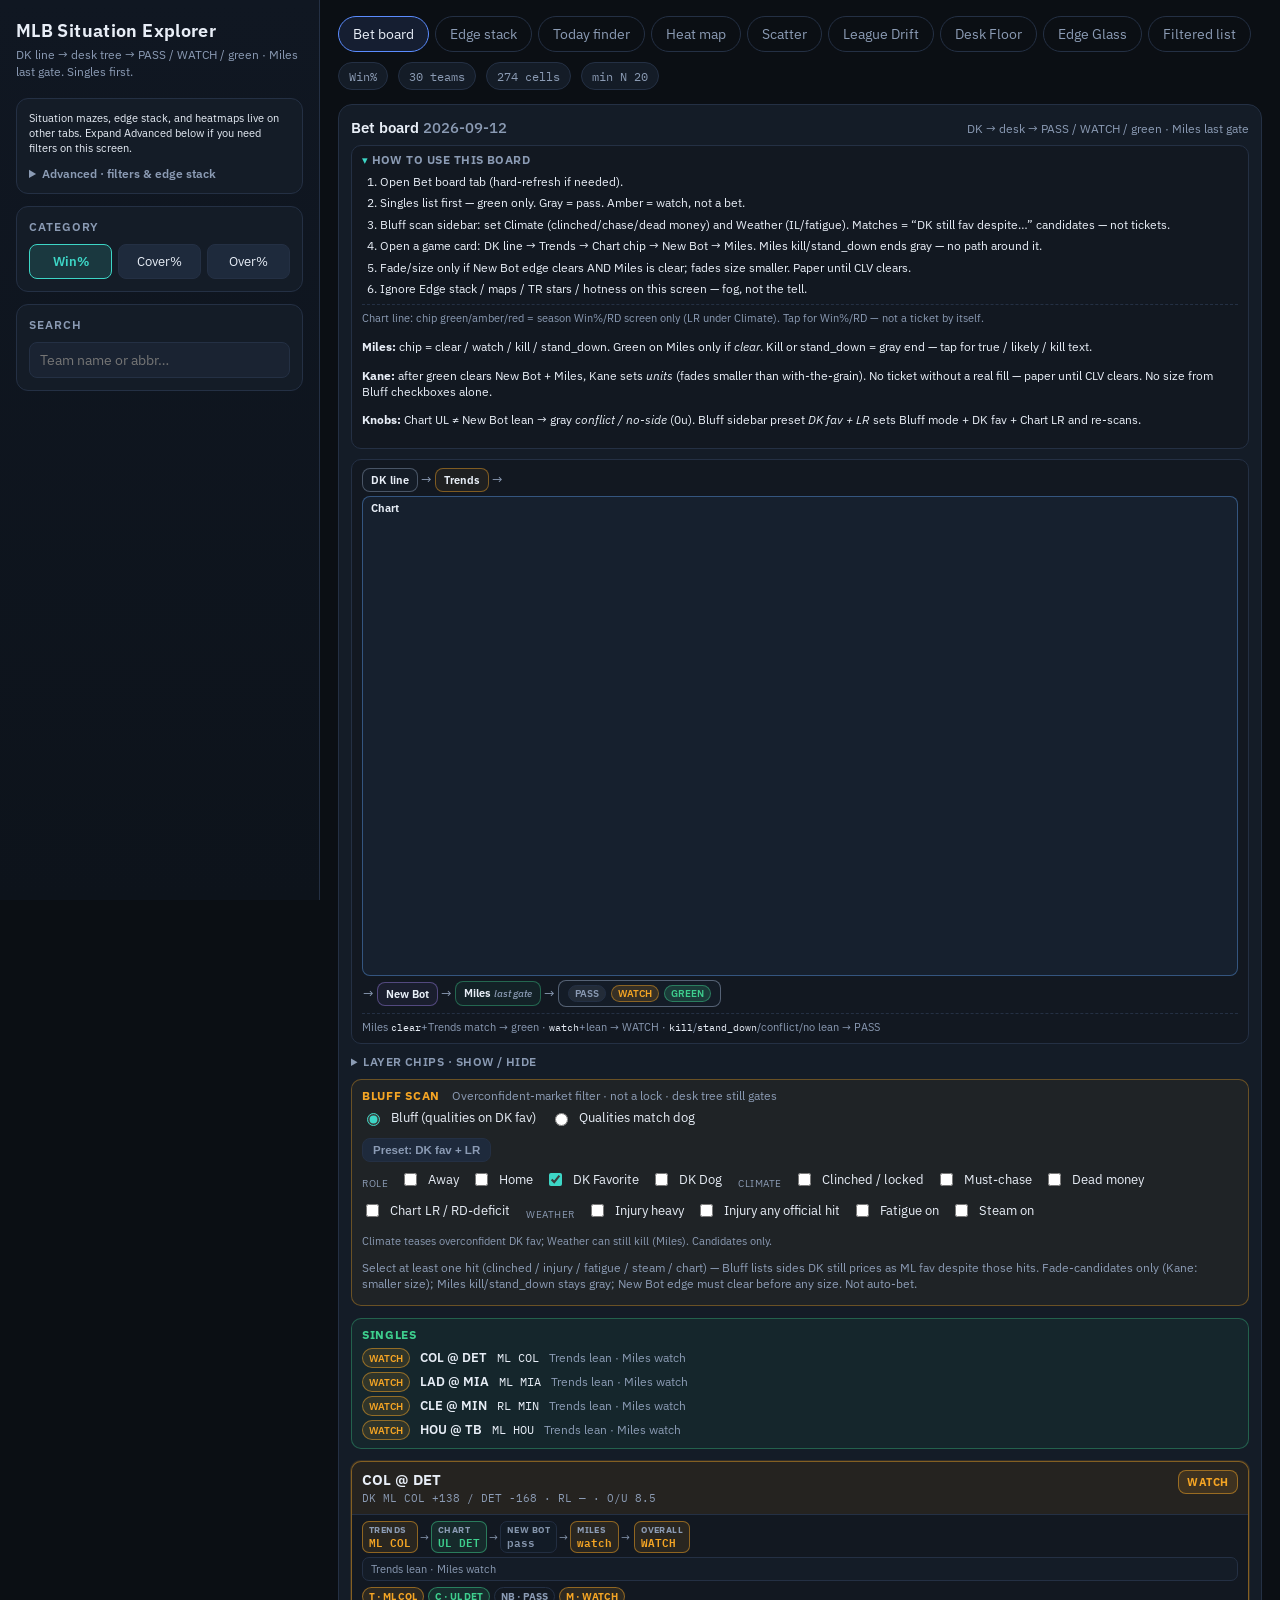
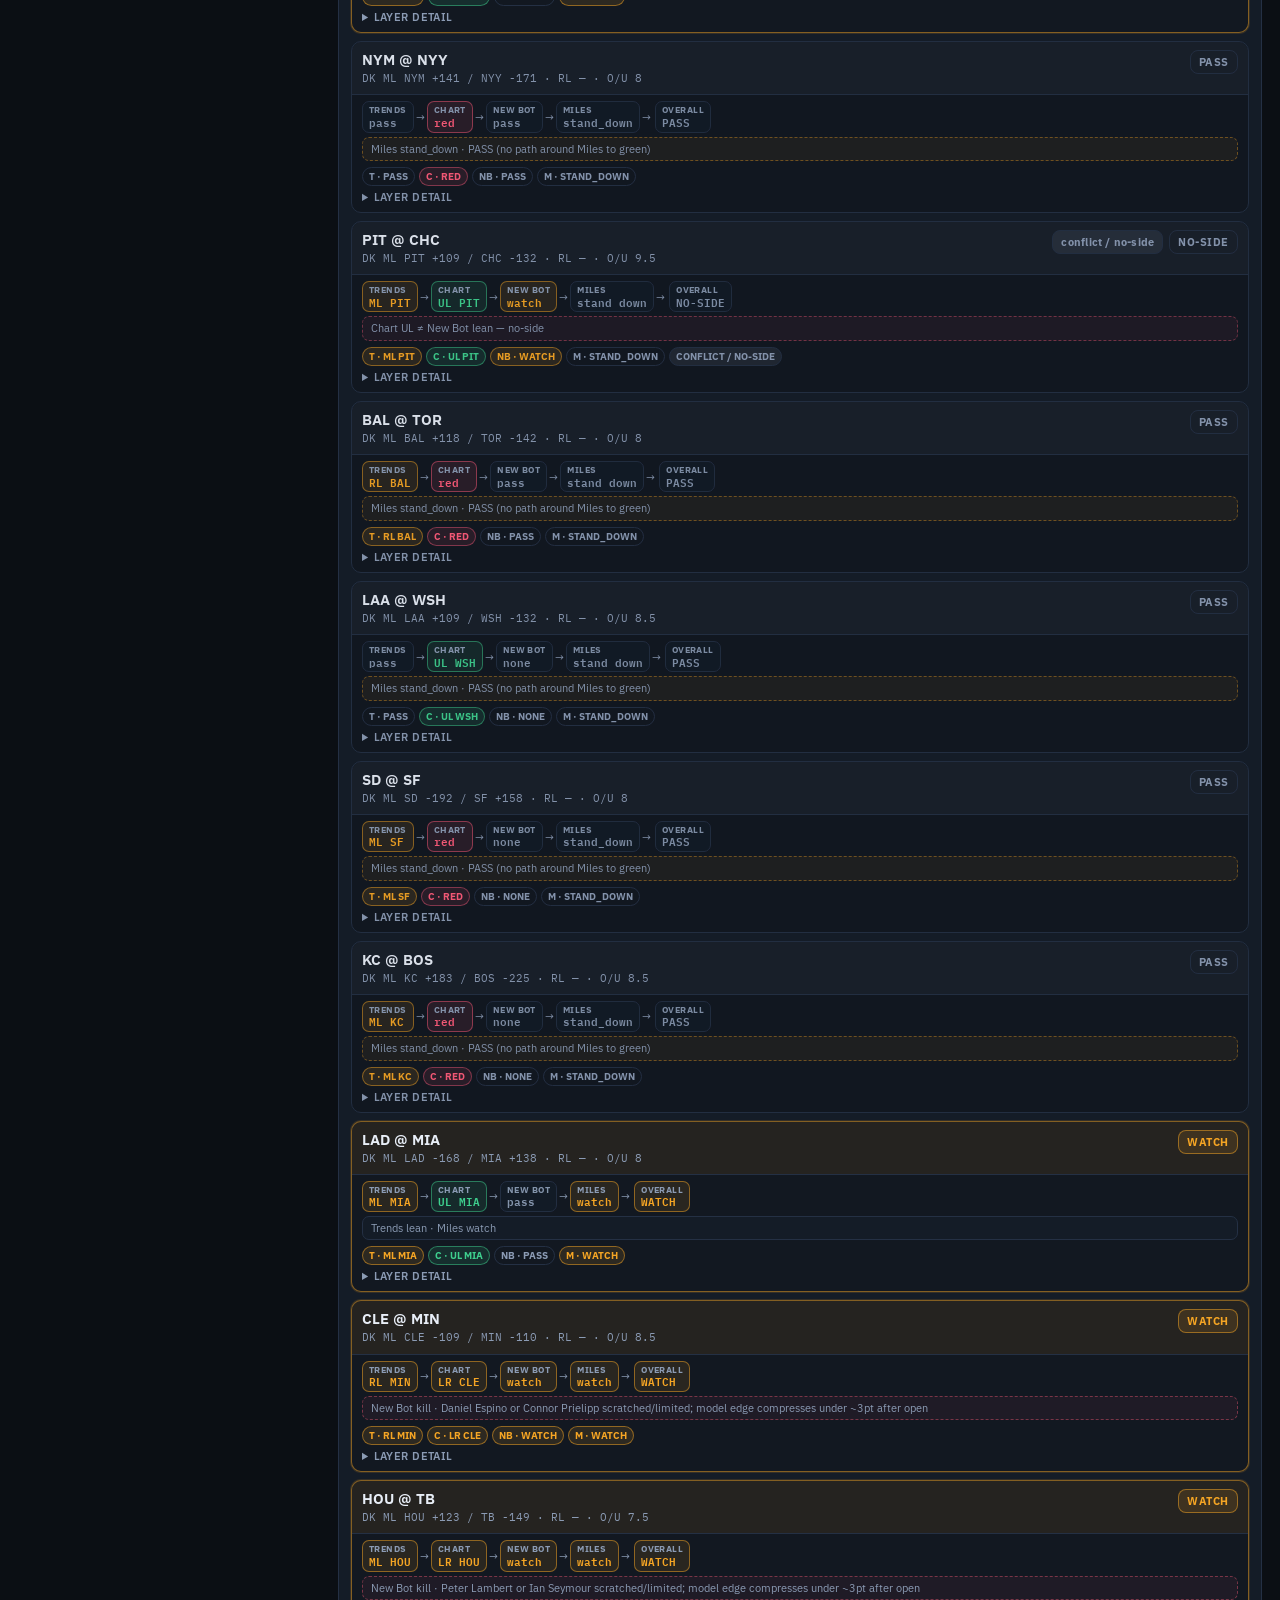
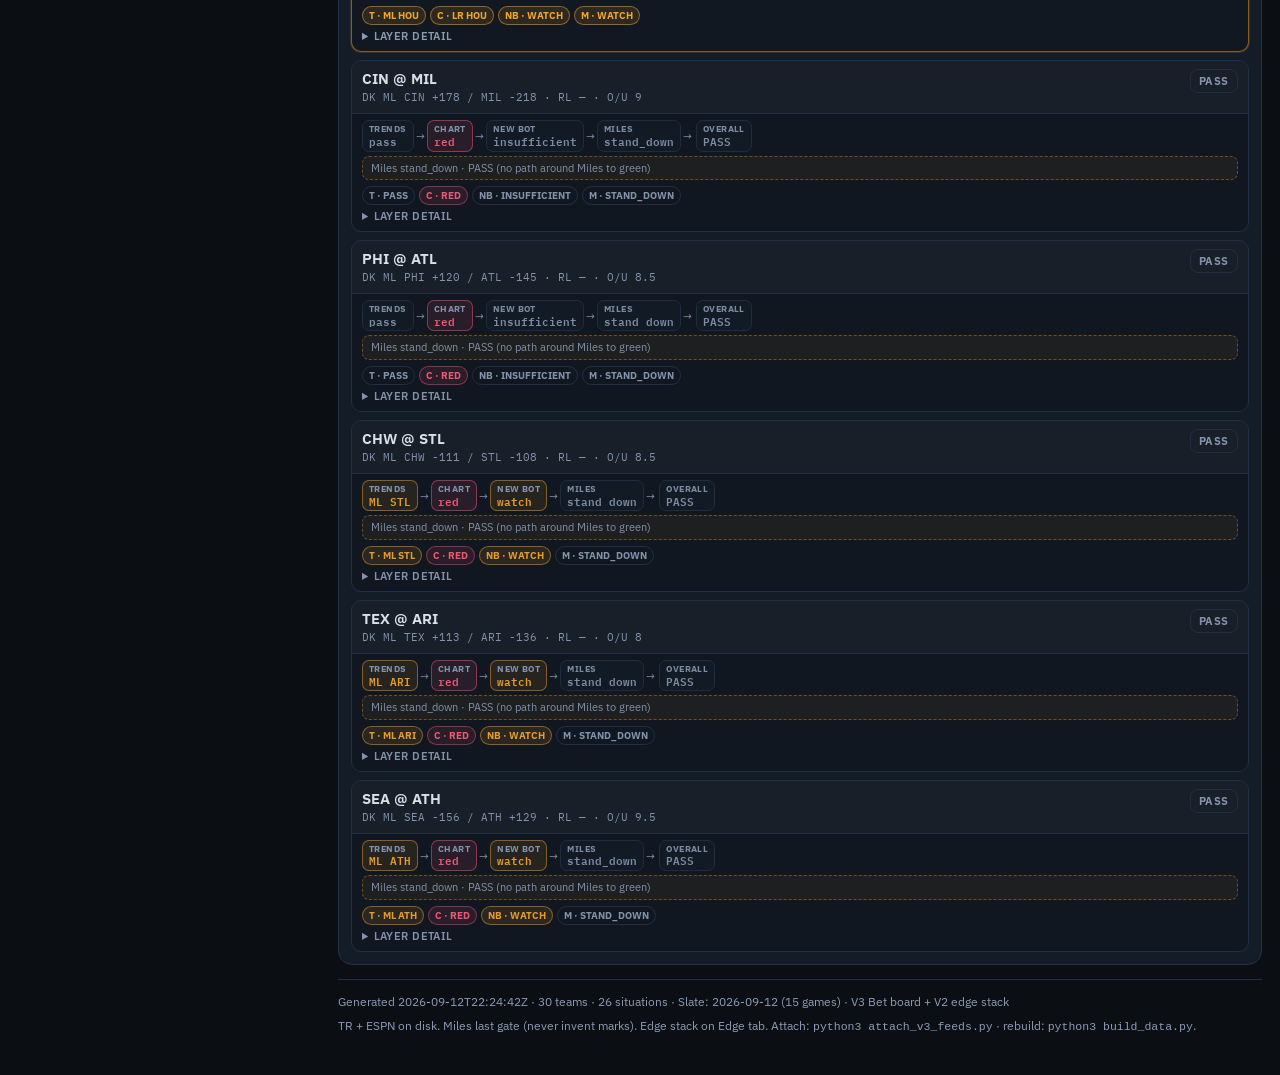
==== commit a0a8b044: "Publish Edge Glass sample tab (experimental PRICE DIAGNOSTICS) Sample-only Glass UI on Pages with ex" ====
--- a/index.html
+++ b/index.html
@@ -7,6 +7,7 @@
   <link rel="preconnect" href="https://fonts.googleapis.com" />
   <link rel="preconnect" href="https://fonts.gstatic.com" crossorigin />
   <link href="https://fonts.googleapis.com/css2?family=IBM+Plex+Mono:wght@400;500&family=IBM+Plex+Sans:wght@400;500;600;650&display=swap" rel="stylesheet" />
+  <link rel="stylesheet" href="edge_glass/edge_glass.css" />
   <link rel="stylesheet" href="styles.css" />
   <script src="https://cdn.plot.ly/plotly-2.35.2.min.js"></script>
 </head>
@@ -193,6 +194,7 @@
           <button type="button" data-tab="scatter">Scatter</button>
           <button type="button" data-tab="drift">League Drift</button>
           <button type="button" data-tab="floor">Desk Floor</button>
+          <button type="button" data-tab="edgeglass">Edge Glass</button>
           <button type="button" data-tab="list">Filtered list</button>
         </div>
         <div class="stats-pill">
@@ -406,6 +408,10 @@
         <div class="floor-footer">PAPER OS · real DK · screens ≠ tickets · 0u until Miles clear</div>
       </section>
 
+
+      <!-- Edge Glass host: markup + logic live under edge_glass/ (standalone: edge_glass.html) -->
+      <section class="panel view-panel hidden" data-view="edgeglass" id="edgeglass-panel"></section>
+
       <footer>
         <div id="meta-line"></div>
         <p style="margin:8px 0 0">
@@ -415,6 +421,7 @@
     </main>
   </div>
   <script src="desk_floor.js"></script>
+  <script src="edge_glass/edge_glass.js"></script>
   <script src="app.js"></script>
 </body>
 </html>
--- a/edge_glass/edge_glass.css
+++ b/edge_glass/edge_glass.css
@@ -0,0 +1,311 @@
+/* Edge Glass — self-contained Phase 1 styles (no Bet/Drift dependency) */
+:root {
+  --eg-bg: #0b0f14;
+  --eg-panel: #141c27;
+  --eg-border: #243044;
+  --eg-text: #e8eef7;
+  --eg-muted: #8b9bb4;
+  --eg-accent: #3dd6c6;
+  --eg-accent2: #5b8cff;
+  --eg-warn: #f5a524;
+  --eg-danger: #ff5c7a;
+  --eg-good: #3ecf8e;
+  --eg-chip: #1e2a3c;
+  --eg-mono: "IBM Plex Mono", ui-monospace, Menlo, monospace;
+  --eg-font: "IBM Plex Sans", "Segoe UI", system-ui, sans-serif;
+  /* Bridge to explorer tokens when embedded */
+  --bg: var(--eg-bg);
+  --panel: var(--eg-panel);
+  --border: var(--eg-border);
+  --text: var(--eg-text);
+  --muted: var(--eg-muted);
+  --accent: var(--eg-accent);
+  --accent2: var(--eg-accent2);
+  --warn: var(--eg-warn);
+  --danger: var(--eg-danger);
+  --good: var(--eg-good);
+  --chip: var(--eg-chip);
+  --mono: var(--eg-mono);
+  --font: var(--eg-font);
+}
+
+.eg-root, .eg-standalone {
+  color: var(--text);
+  font-family: var(--font);
+  background: var(--bg);
+}
+
+.eg-standalone {
+  min-height: 100vh;
+  margin: 0;
+  padding: 16px;
+  box-sizing: border-box;
+}
+.eg-standalone * { box-sizing: border-box; }
+.eg-standalone-header {
+  display: flex;
+  flex-wrap: wrap;
+  align-items: baseline;
+  justify-content: space-between;
+  gap: 10px;
+  margin-bottom: 14px;
+}
+.eg-standalone-header h1 {
+  margin: 0;
+  font-size: 1.25rem;
+}
+.eg-standalone-header a {
+  color: var(--accent);
+  font-size: 0.8rem;
+}
+
+/* —— Edge Glass (Phase 1) —— */
+.eg-exp-title {
+  font-size: 0.72rem;
+  font-weight: 600;
+  color: var(--warn);
+  letter-spacing: 0.04em;
+  text-transform: uppercase;
+  margin-left: 6px;
+}
+.eg-banner {
+  display: flex;
+  flex-wrap: wrap;
+  gap: 8px 12px;
+  align-items: center;
+  padding: 10px 12px;
+  margin-bottom: 12px;
+  border-radius: 10px;
+  border: 1px solid rgba(245, 165, 36, 0.45);
+  background: rgba(245, 165, 36, 0.08);
+  font-size: 0.78rem;
+  line-height: 1.35;
+  color: var(--text);
+}
+.eg-banner strong { color: var(--warn); }
+.eg-banner > span { color: var(--muted); }
+.eg-pill {
+  display: inline-block;
+  font-family: var(--mono);
+  font-size: 0.65rem;
+  padding: 2px 8px;
+  border-radius: 999px;
+  border: 1px solid var(--border);
+  background: var(--chip);
+  color: var(--muted);
+}
+.eg-exp {
+  font-family: var(--mono);
+  font-size: 0.62rem;
+  color: var(--warn);
+  text-transform: uppercase;
+  letter-spacing: 0.04em;
+}
+.eg-table-wrap {
+  overflow: auto;
+  border: 1px solid var(--border);
+  border-radius: 10px;
+  background: #0f1520;
+  max-height: min(52vh, 520px);
+}
+.eg-table {
+  width: 100%;
+  border-collapse: collapse;
+  font-size: 0.72rem;
+  min-width: 1100px;
+}
+.eg-table th,
+.eg-table td {
+  padding: 8px 10px;
+  border-bottom: 1px solid rgba(36, 48, 68, 0.9);
+  text-align: left;
+  vertical-align: top;
+  white-space: nowrap;
+}
+.eg-table th {
+  position: sticky;
+  top: 0;
+  background: #121a26;
+  color: var(--muted);
+  font-weight: 600;
+  font-size: 0.65rem;
+  text-transform: uppercase;
+  letter-spacing: 0.04em;
+  z-index: 1;
+}
+.eg-table .mono,
+.eg-spectrum-panel .mono { font-family: var(--mono); }
+.eg-row { cursor: pointer; }
+.eg-row:hover { background: rgba(91, 140, 255, 0.06); }
+.eg-row.selected { background: rgba(61, 214, 198, 0.08); outline: 1px solid rgba(61, 214, 198, 0.35); }
+.eg-matchup { font-weight: 600; }
+.eg-meta { color: var(--muted); font-size: 0.65rem; font-family: var(--mono); margin-top: 2px; }
+.eg-muted { color: var(--muted); }
+.eg-flag {
+  font-family: var(--mono);
+  font-size: 0.65rem;
+  color: var(--accent2);
+}
+.eg-decision {
+  display: inline-block;
+  font-family: var(--mono);
+  font-size: 0.62rem;
+  font-weight: 600;
+  letter-spacing: 0.02em;
+  padding: 2px 7px;
+  border-radius: 6px;
+  border: 1px solid var(--border);
+}
+.eg-dec-buy { color: var(--good); border-color: rgba(62, 207, 142, 0.45); background: rgba(62, 207, 142, 0.1); }
+.eg-dec-lean { color: var(--accent); border-color: rgba(61, 214, 198, 0.45); background: rgba(61, 214, 198, 0.1); }
+.eg-dec-wait { color: var(--warn); border-color: rgba(245, 165, 36, 0.45); background: rgba(245, 165, 36, 0.1); }
+.eg-dec-bad { color: var(--danger); border-color: rgba(255, 92, 122, 0.45); background: rgba(255, 92, 122, 0.1); }
+.eg-dec-pass { color: var(--muted); }
+.eg-dec-unverified { color: var(--danger); border-color: rgba(255, 92, 122, 0.35); background: rgba(255, 92, 122, 0.06); }
+.eg-gate-badge {
+  margin-left: 4px;
+  font-family: var(--mono);
+  font-size: 0.58rem;
+  color: var(--warn);
+  text-transform: uppercase;
+}
+.eg-dq { max-width: 140px; white-space: normal; }
+.eg-hint { margin: 8px 0 0; font-size: 0.72rem; color: var(--muted); }
+.eg-empty { padding: 18px; color: var(--muted); font-size: 0.85rem; }
+
+.eg-spectrum-panel {
+  margin-top: 14px;
+  padding: 12px;
+  border: 1px solid var(--border);
+  border-radius: 12px;
+  background: var(--panel);
+}
+.eg-spectrum-head {
+  display: flex;
+  flex-wrap: wrap;
+  gap: 8px 12px;
+  align-items: center;
+  margin-bottom: 12px;
+}
+.eg-spectrum-head h3 { margin: 0; font-size: 1rem; }
+.eg-spectrum-axis {
+  display: grid;
+  grid-template-columns: 72px 1fr 72px;
+  gap: 8px;
+  align-items: center;
+  margin-bottom: 8px;
+}
+.eg-axis-label { font-size: 0.7rem; color: var(--muted); text-align: center; }
+.eg-axis-label.left { text-align: right; }
+.eg-axis-label.right { text-align: left; }
+.eg-axis-track {
+  position: relative;
+  height: 44px;
+  border-radius: 8px;
+  background: linear-gradient(90deg, rgba(91, 140, 255, 0.15), rgba(36, 48, 68, 0.4) 50%, rgba(62, 207, 142, 0.15));
+  border: 1px solid var(--border);
+}
+.eg-band {
+  position: absolute;
+  top: 8px;
+  bottom: 8px;
+  background: rgba(61, 214, 198, 0.18);
+  border: 1px dashed rgba(61, 214, 198, 0.45);
+  border-radius: 4px;
+  pointer-events: none;
+}
+.eg-marker {
+  position: absolute;
+  top: 4px;
+  bottom: 4px;
+  width: 2px;
+  transform: translateX(-1px);
+  background: var(--text);
+}
+.eg-marker span {
+  position: absolute;
+  top: -14px;
+  left: 50%;
+  transform: translateX(-50%);
+  font-family: var(--mono);
+  font-size: 0.58rem;
+  white-space: nowrap;
+  padding: 0 4px;
+  border-radius: 4px;
+  background: #0b0f14;
+}
+.eg-mark-market { background: var(--accent2); }
+.eg-mark-market span { color: var(--accent2); }
+.eg-mark-fund { background: var(--accent); width: 3px; }
+.eg-mark-fund span { color: var(--accent); top: auto; bottom: -14px; }
+.eg-mark-filter { background: var(--warn); opacity: 0.85; }
+.eg-mark-filter span { color: var(--warn); top: 50%; bottom: auto; transform: translate(-50%, -50%); font-size: 0.52rem; }
+
+.eg-spectrum-legend {
+  display: flex;
+  flex-wrap: wrap;
+  gap: 10px 16px;
+  font-size: 0.7rem;
+  color: var(--muted);
+  margin-bottom: 12px;
+}
+.eg-swatch {
+  display: inline-block;
+  width: 10px;
+  height: 10px;
+  border-radius: 2px;
+  margin-right: 4px;
+  vertical-align: -1px;
+}
+.eg-swatch.market { background: var(--accent2); }
+.eg-swatch.fund { background: var(--accent); }
+.eg-swatch.filter { background: var(--warn); }
+.eg-swatch.band { background: rgba(61, 214, 198, 0.35); border: 1px dashed var(--accent); }
+
+.eg-spectrum-grid {
+  display: grid;
+  grid-template-columns: repeat(2, minmax(0, 1fr));
+  gap: 12px;
+}
+@media (max-width: 900px) {
+  .eg-spectrum-grid { grid-template-columns: 1fr; }
+  .eg-spectrum-axis { grid-template-columns: 1fr; }
+  .eg-axis-label { text-align: left; }
+}
+.eg-spectrum-grid h4 {
+  margin: 0 0 6px;
+  font-size: 0.72rem;
+  text-transform: uppercase;
+  letter-spacing: 0.06em;
+  color: var(--muted);
+}
+.eg-kv { list-style: none; margin: 0; padding: 0; }
+.eg-kv li {
+  display: flex;
+  justify-content: space-between;
+  gap: 10px;
+  padding: 3px 0;
+  font-size: 0.75rem;
+  border-bottom: 1px solid rgba(36, 48, 68, 0.5);
+}
+.eg-kv span { color: var(--muted); }
+.eg-filter-list { list-style: none; margin: 0; padding: 0; font-size: 0.72rem; }
+.eg-filter-list li { padding: 3px 0; color: var(--muted); }
+.eg-filter-list li.on { color: var(--text); }
+.eg-filter-list code { font-family: var(--mono); color: var(--accent2); }
+.eg-tags { margin-top: 8px; display: flex; flex-wrap: wrap; gap: 6px; }
+.eg-tiny { font-size: 0.65rem; color: var(--muted); margin-top: 6px; text-transform: uppercase; letter-spacing: 0.05em; }
+.eg-spectrum-panel ul { margin: 4px 0 0; padding-left: 16px; font-size: 0.75rem; color: var(--muted); }
+
+.panel[data-view="edgeglass"] { min-height: 70vh; }
+
+.eg-panel-title {
+  display: flex;
+  justify-content: space-between;
+  align-items: baseline;
+  gap: 10px;
+  margin-bottom: 10px;
+}
+.eg-panel-title h2 { margin: 0; font-size: 1.05rem; }
+.eg-hint-top { color: var(--muted); font-size: 0.78rem; }
+.eg-host { min-height: 60vh; }
--- a/styles.css
+++ b/styles.css
@@ -1257,3 +1257,7 @@
 .panel[data-view="floor"] {
   min-height: 70vh;
 }
+
+/* Thin host polish when Edge Glass tab is active (Glass UI CSS lives in edge_glass/) */
+.app.edgeglass-mode .sidebar { opacity: 0.55; pointer-events: none; }
+.panel[data-view="edgeglass"] { min-height: 70vh; }
